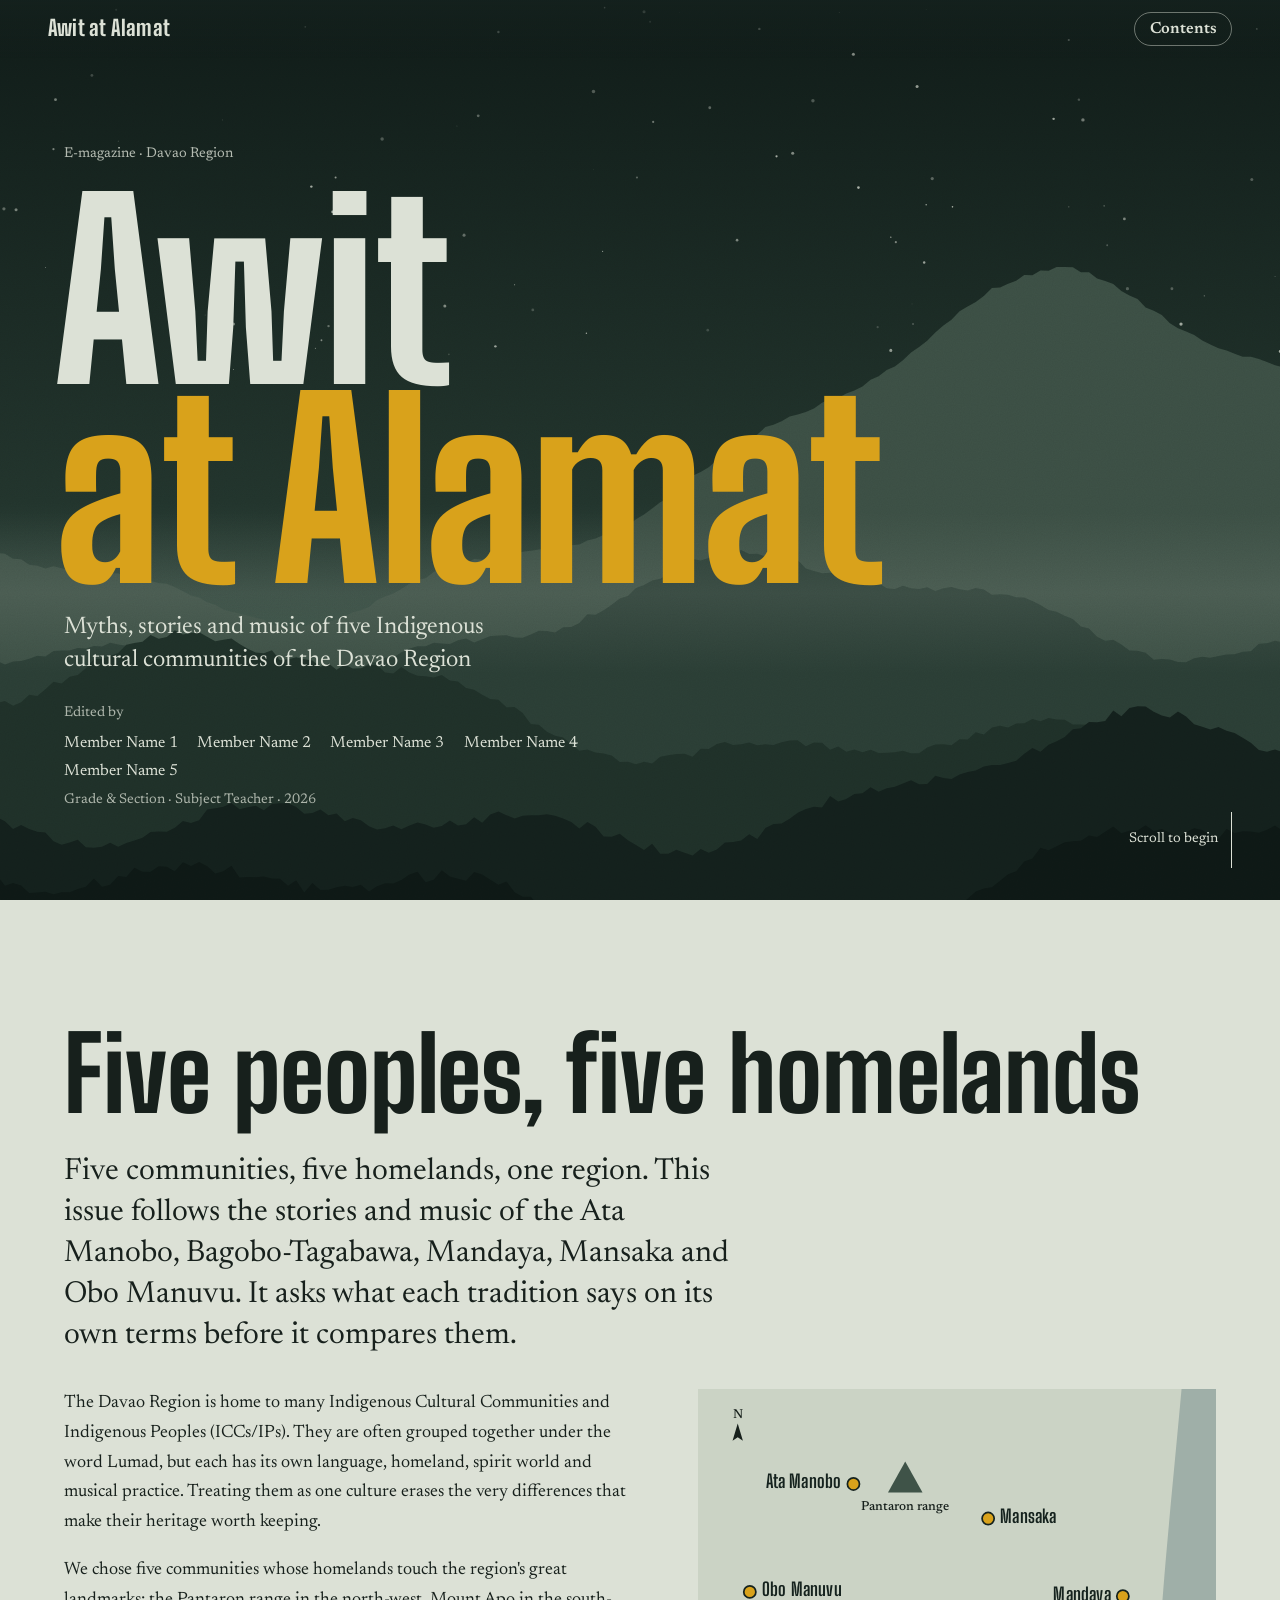
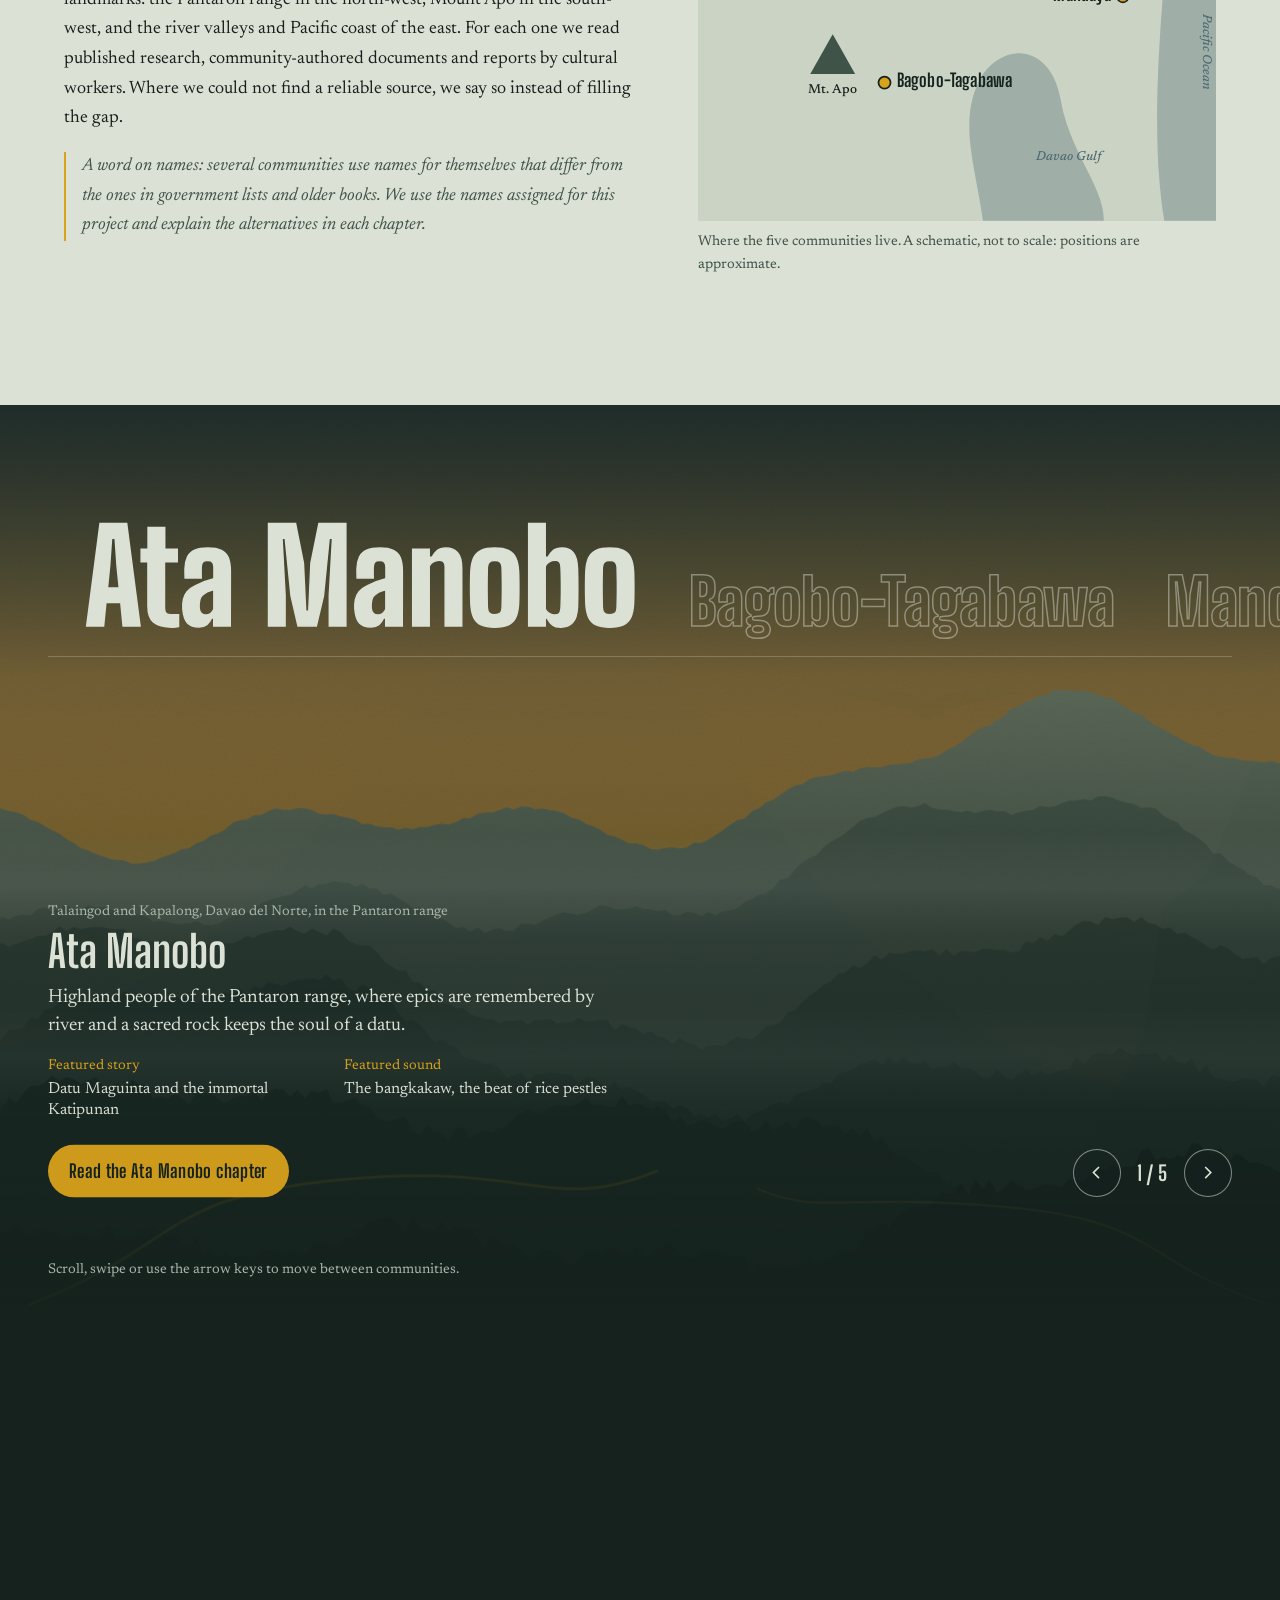
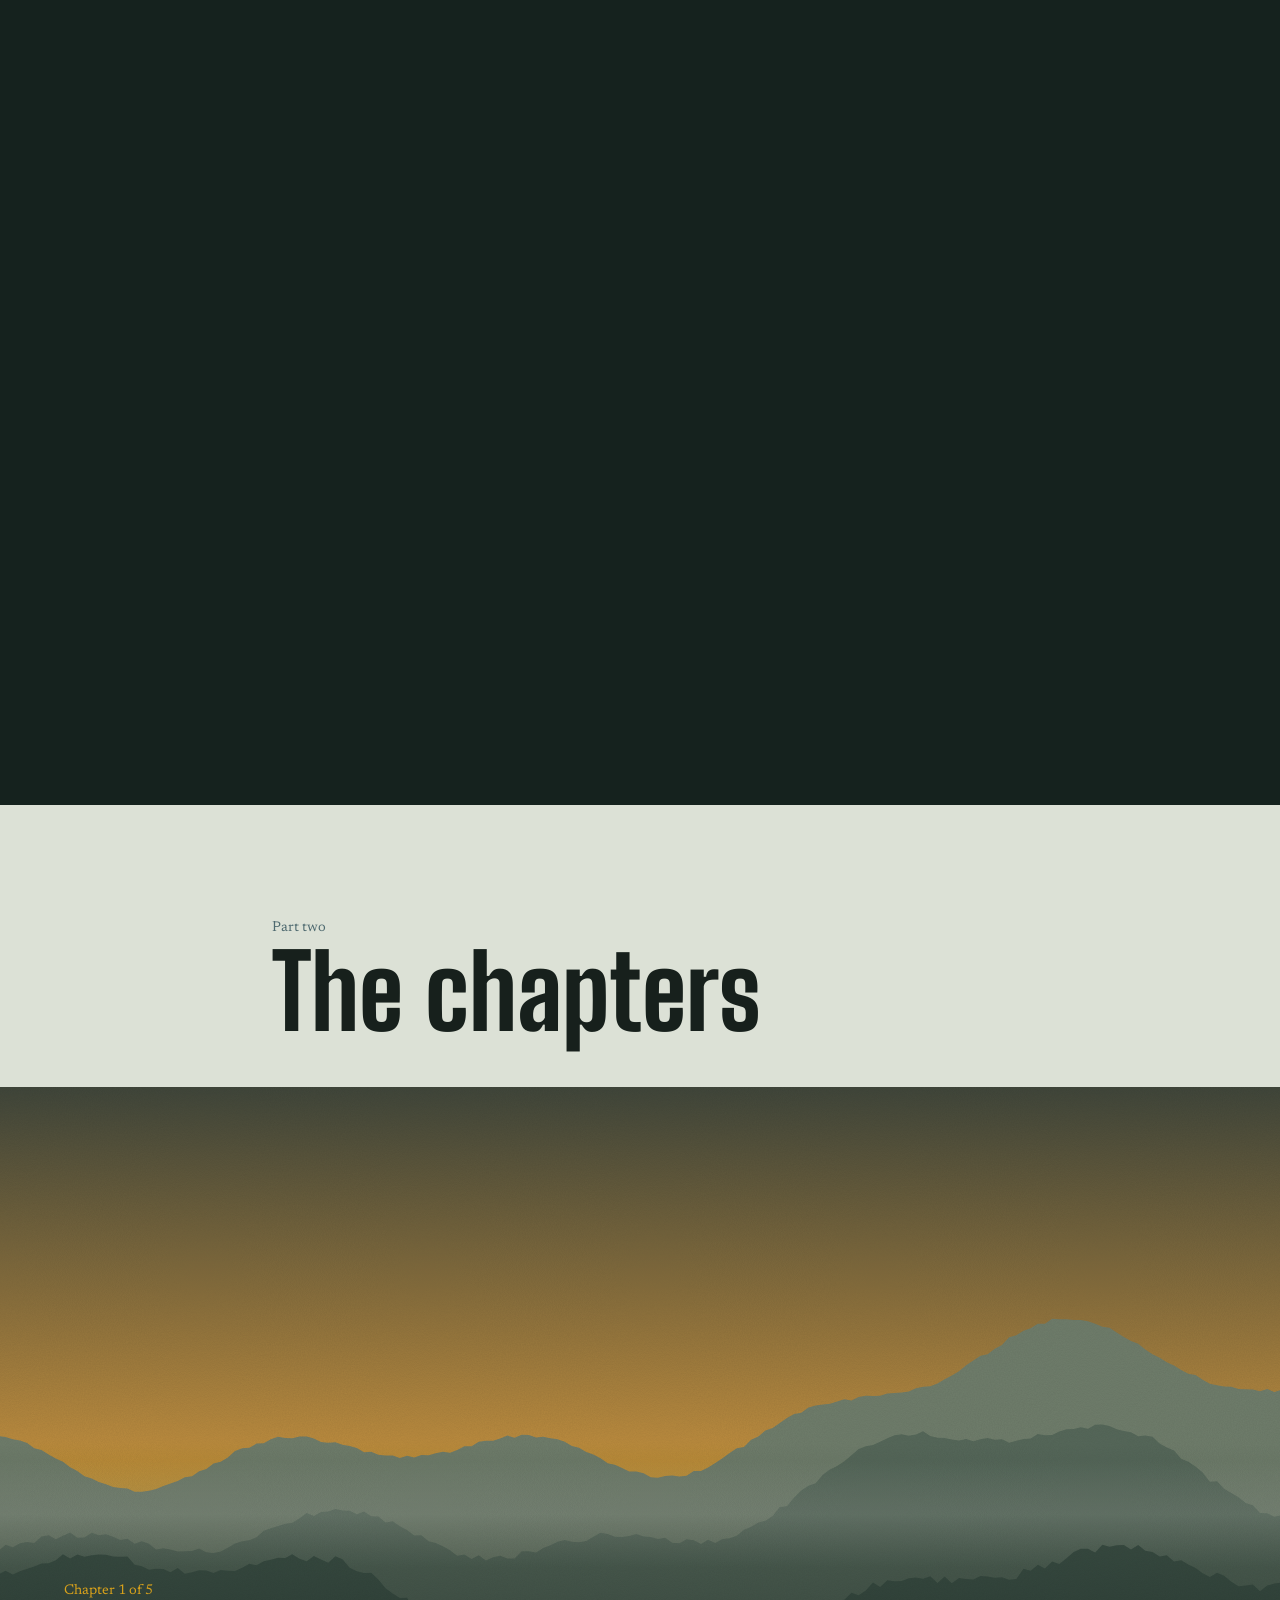
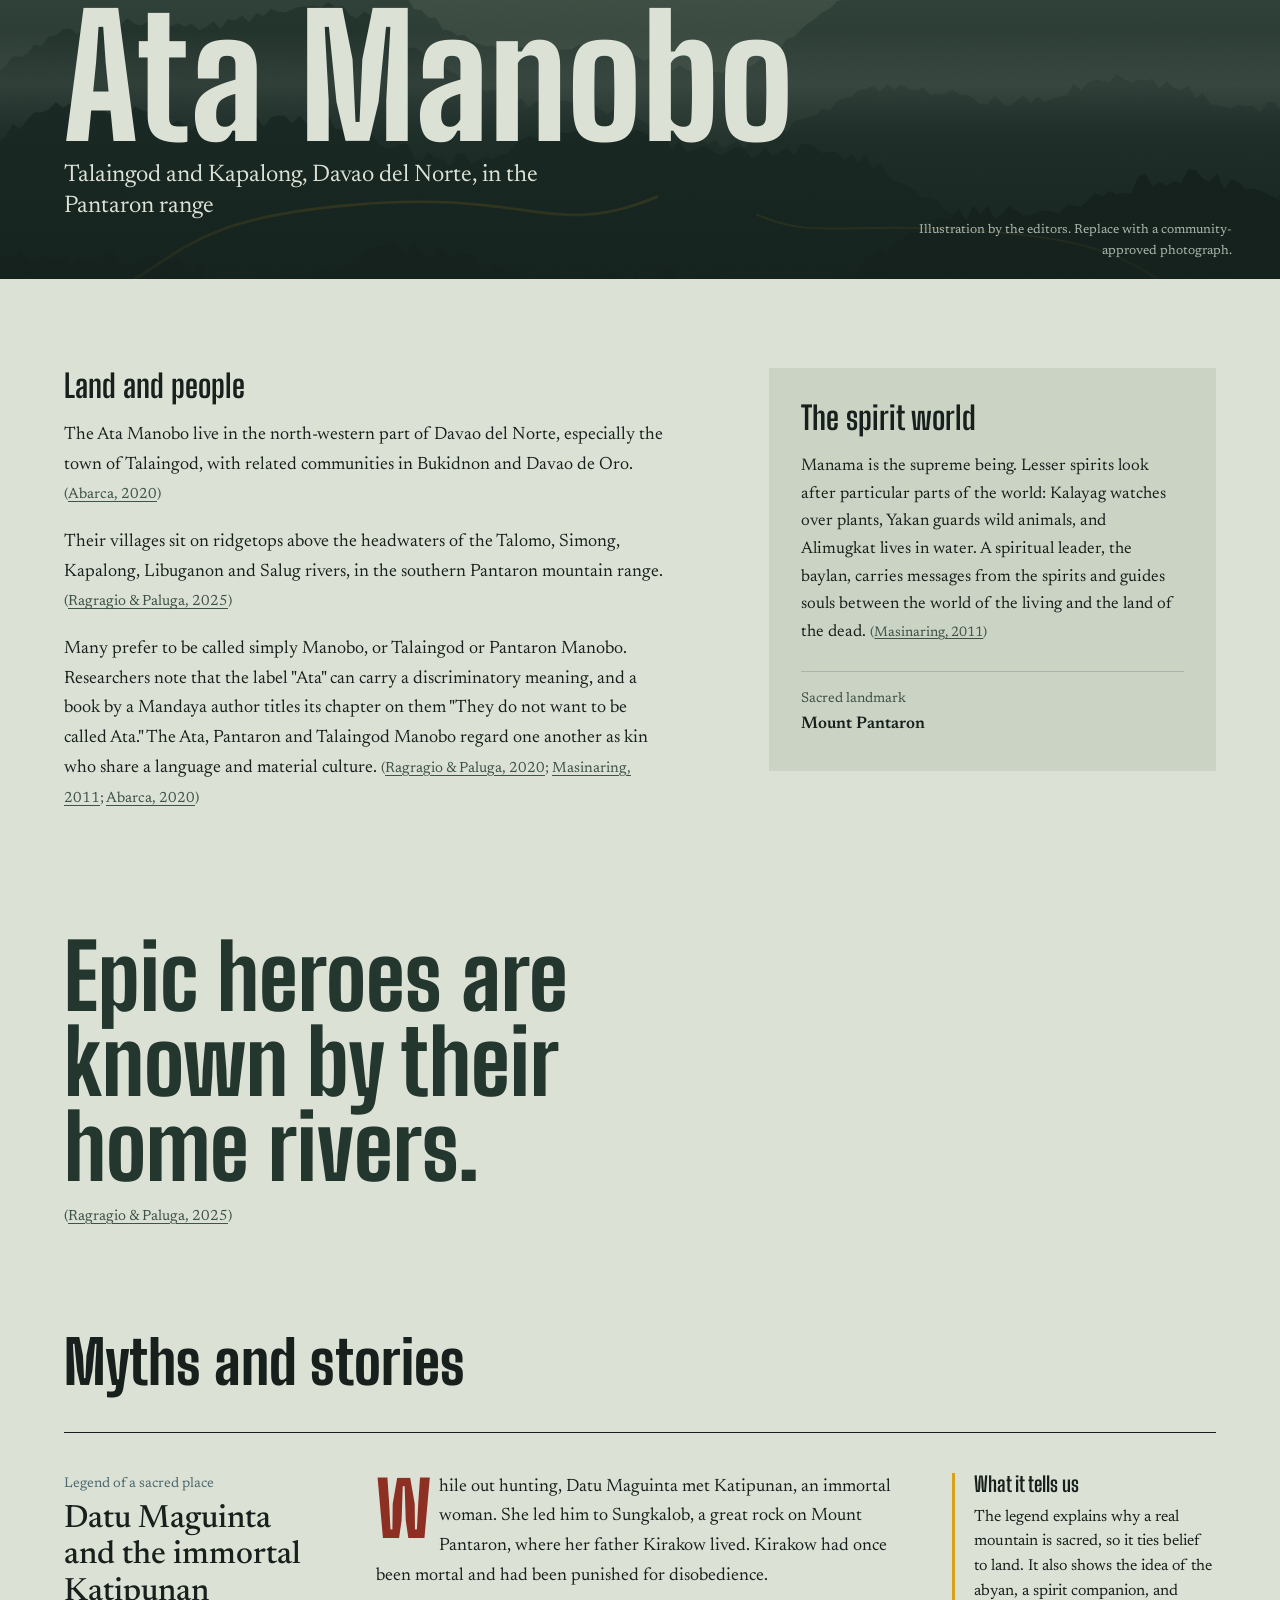
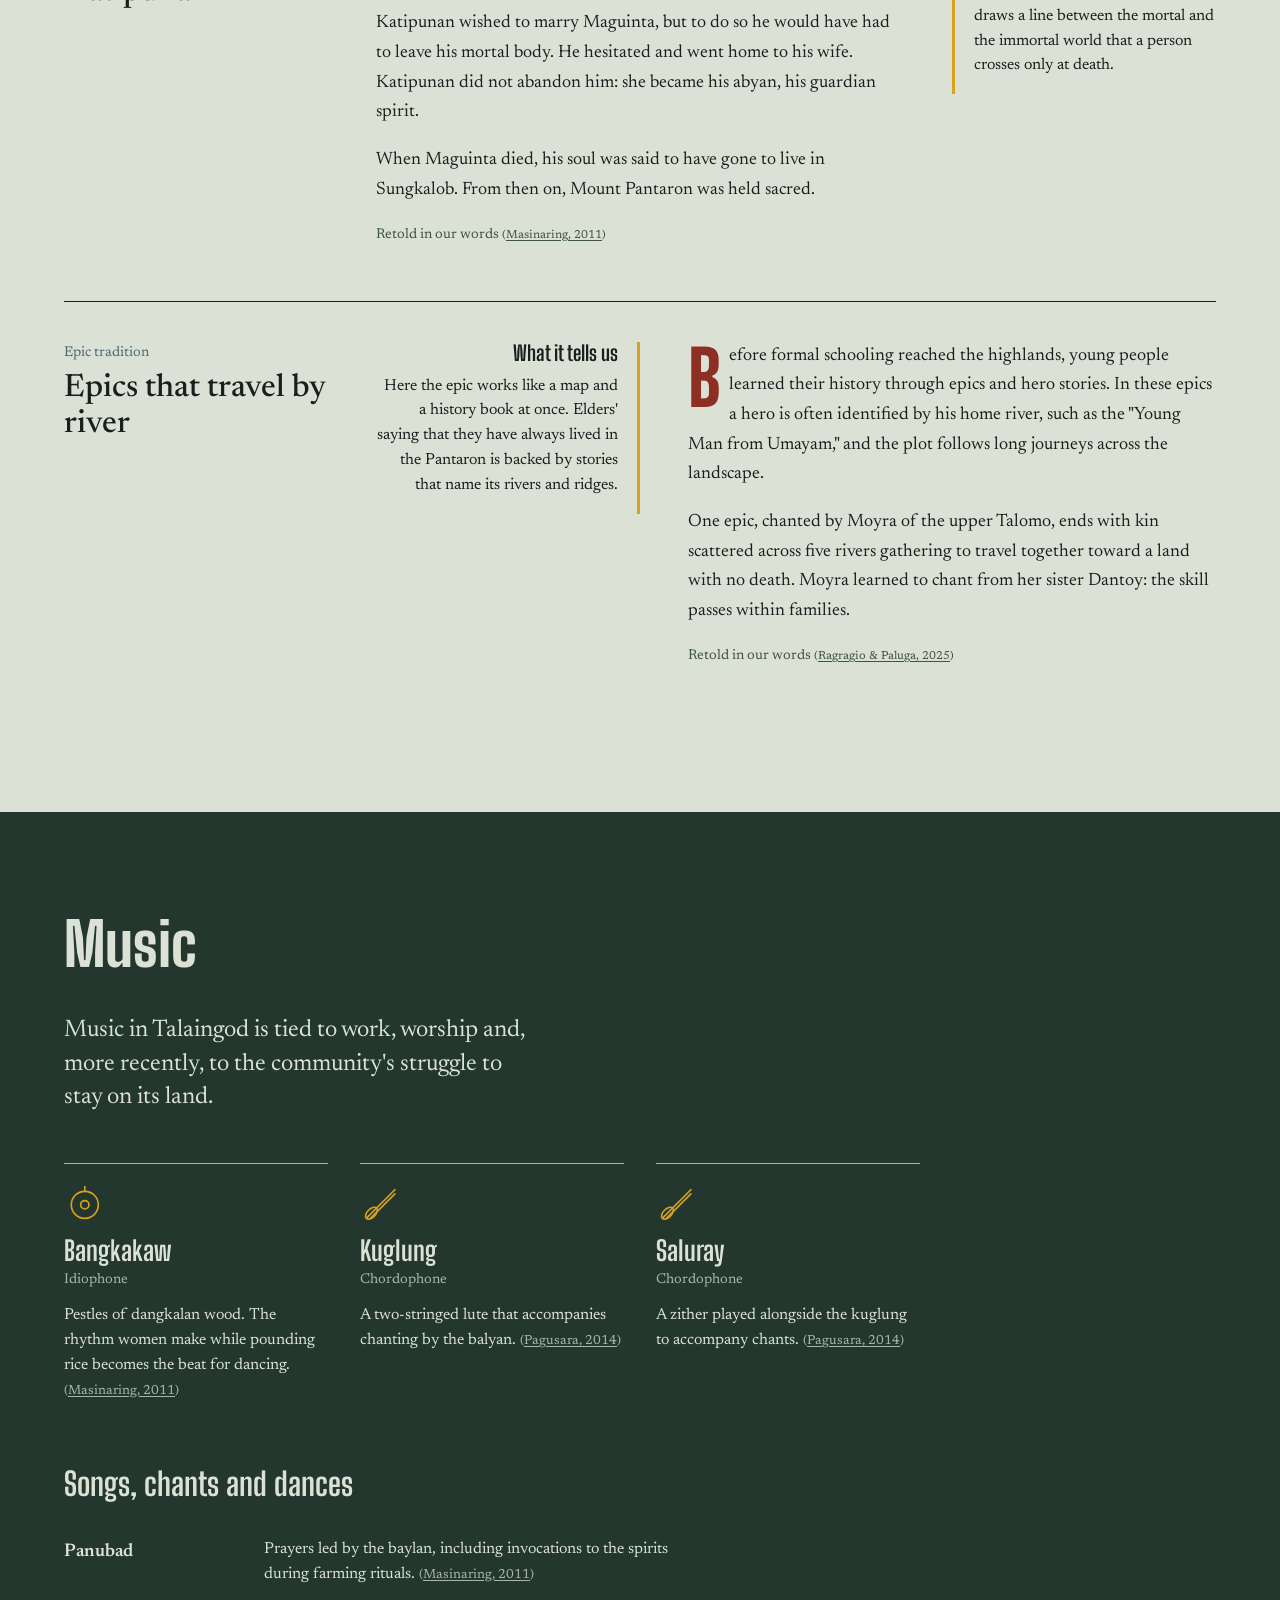
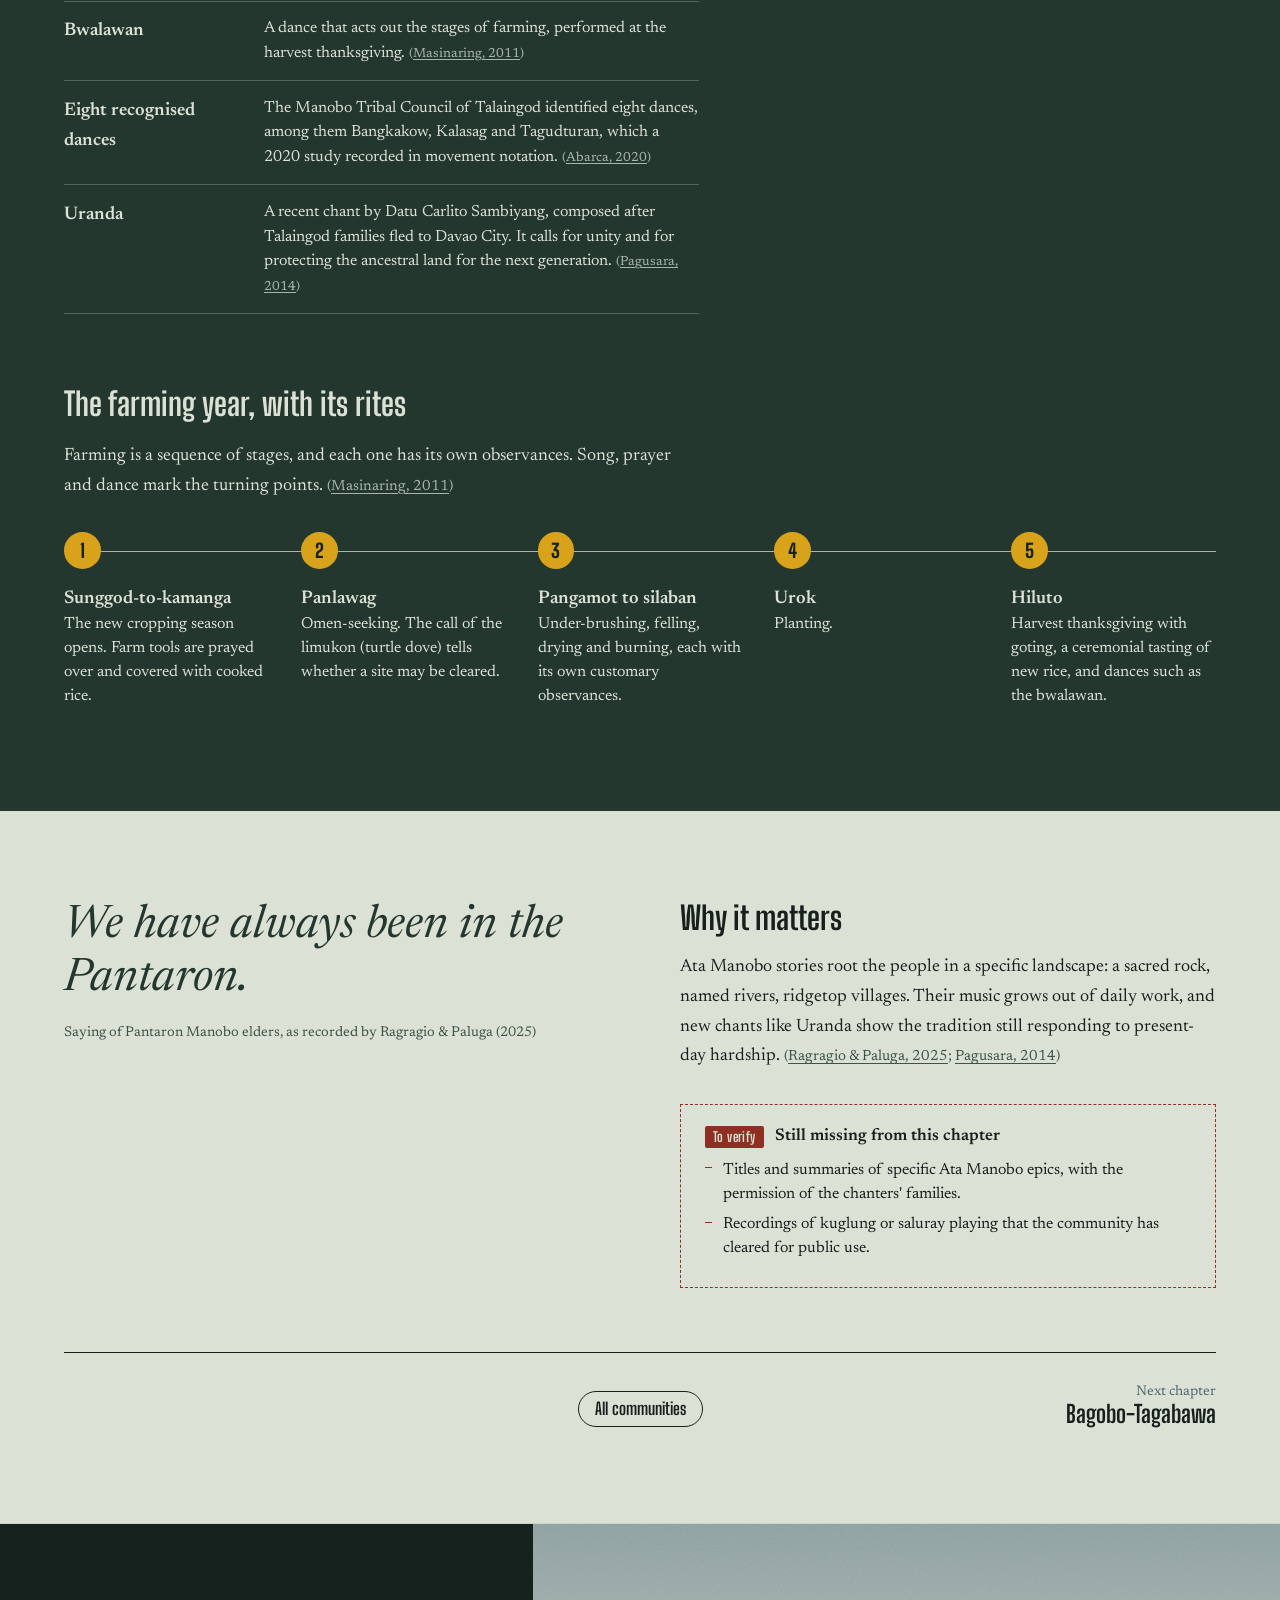
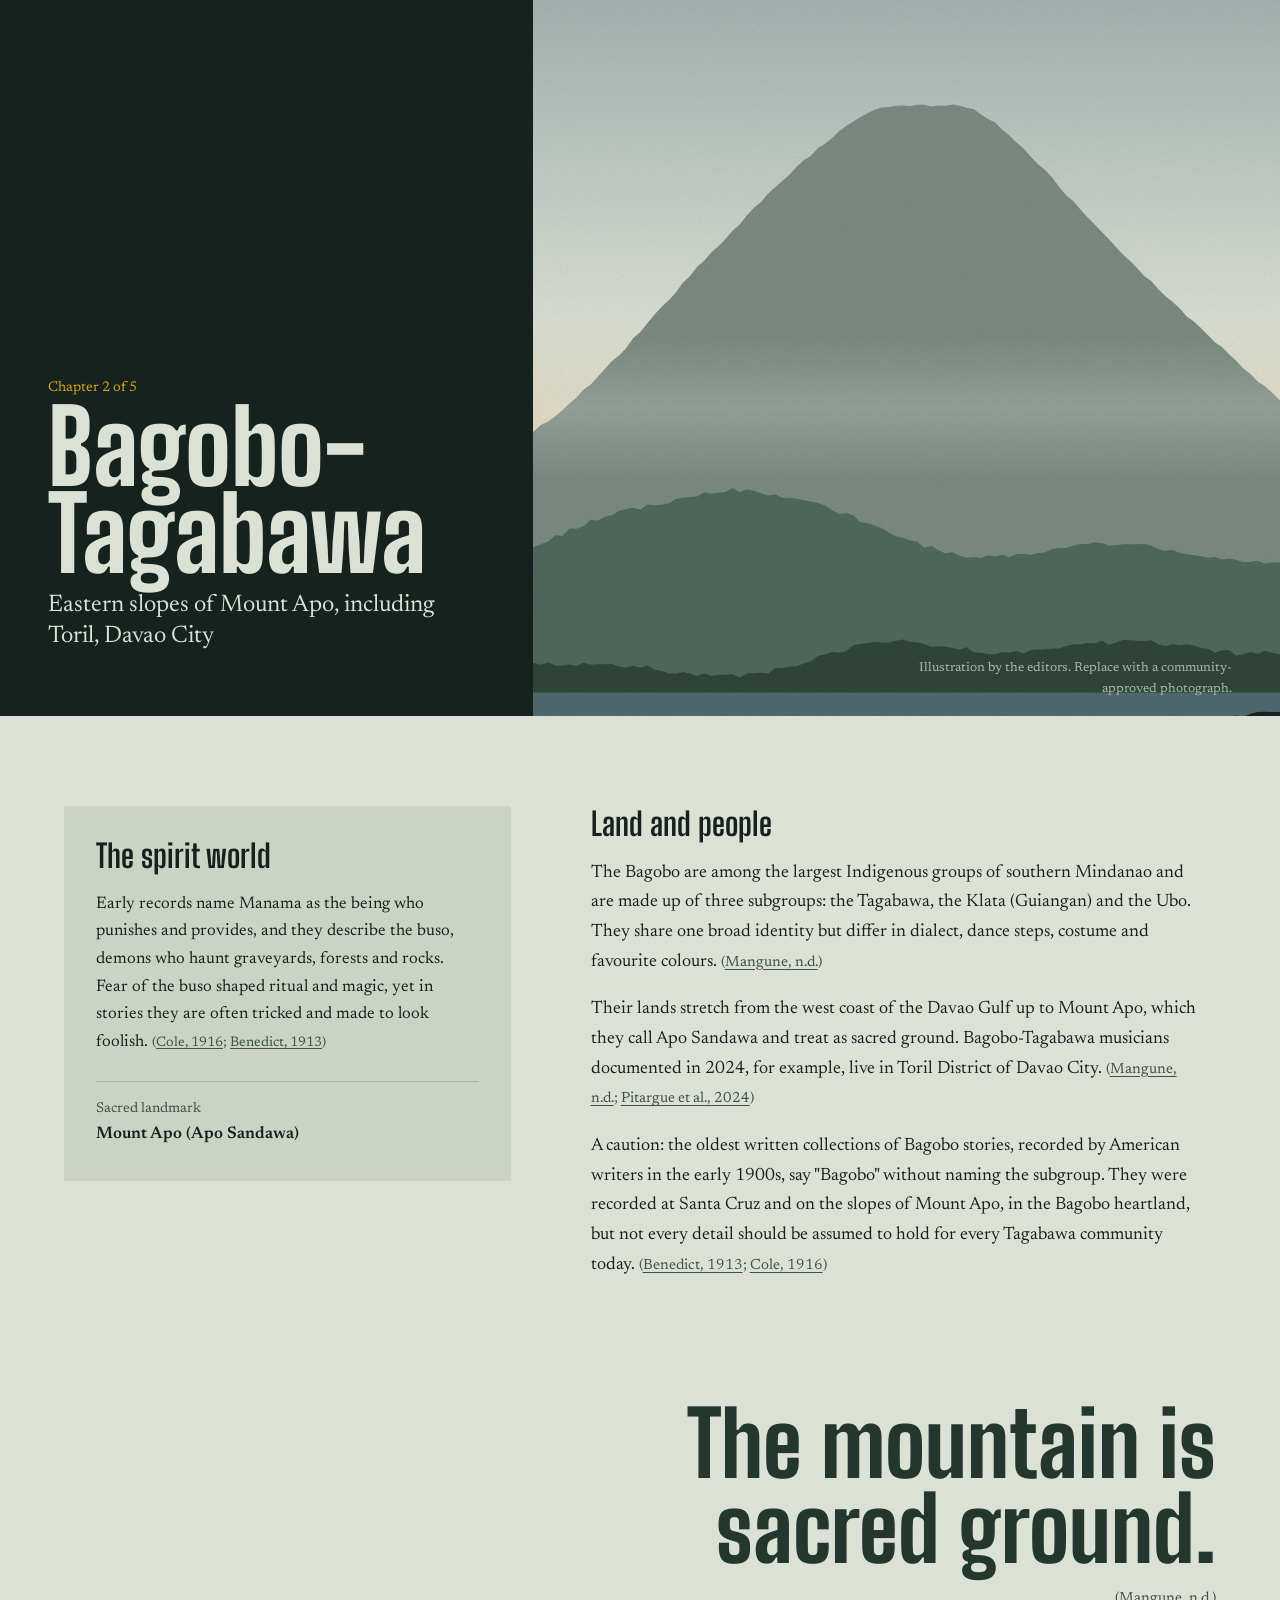
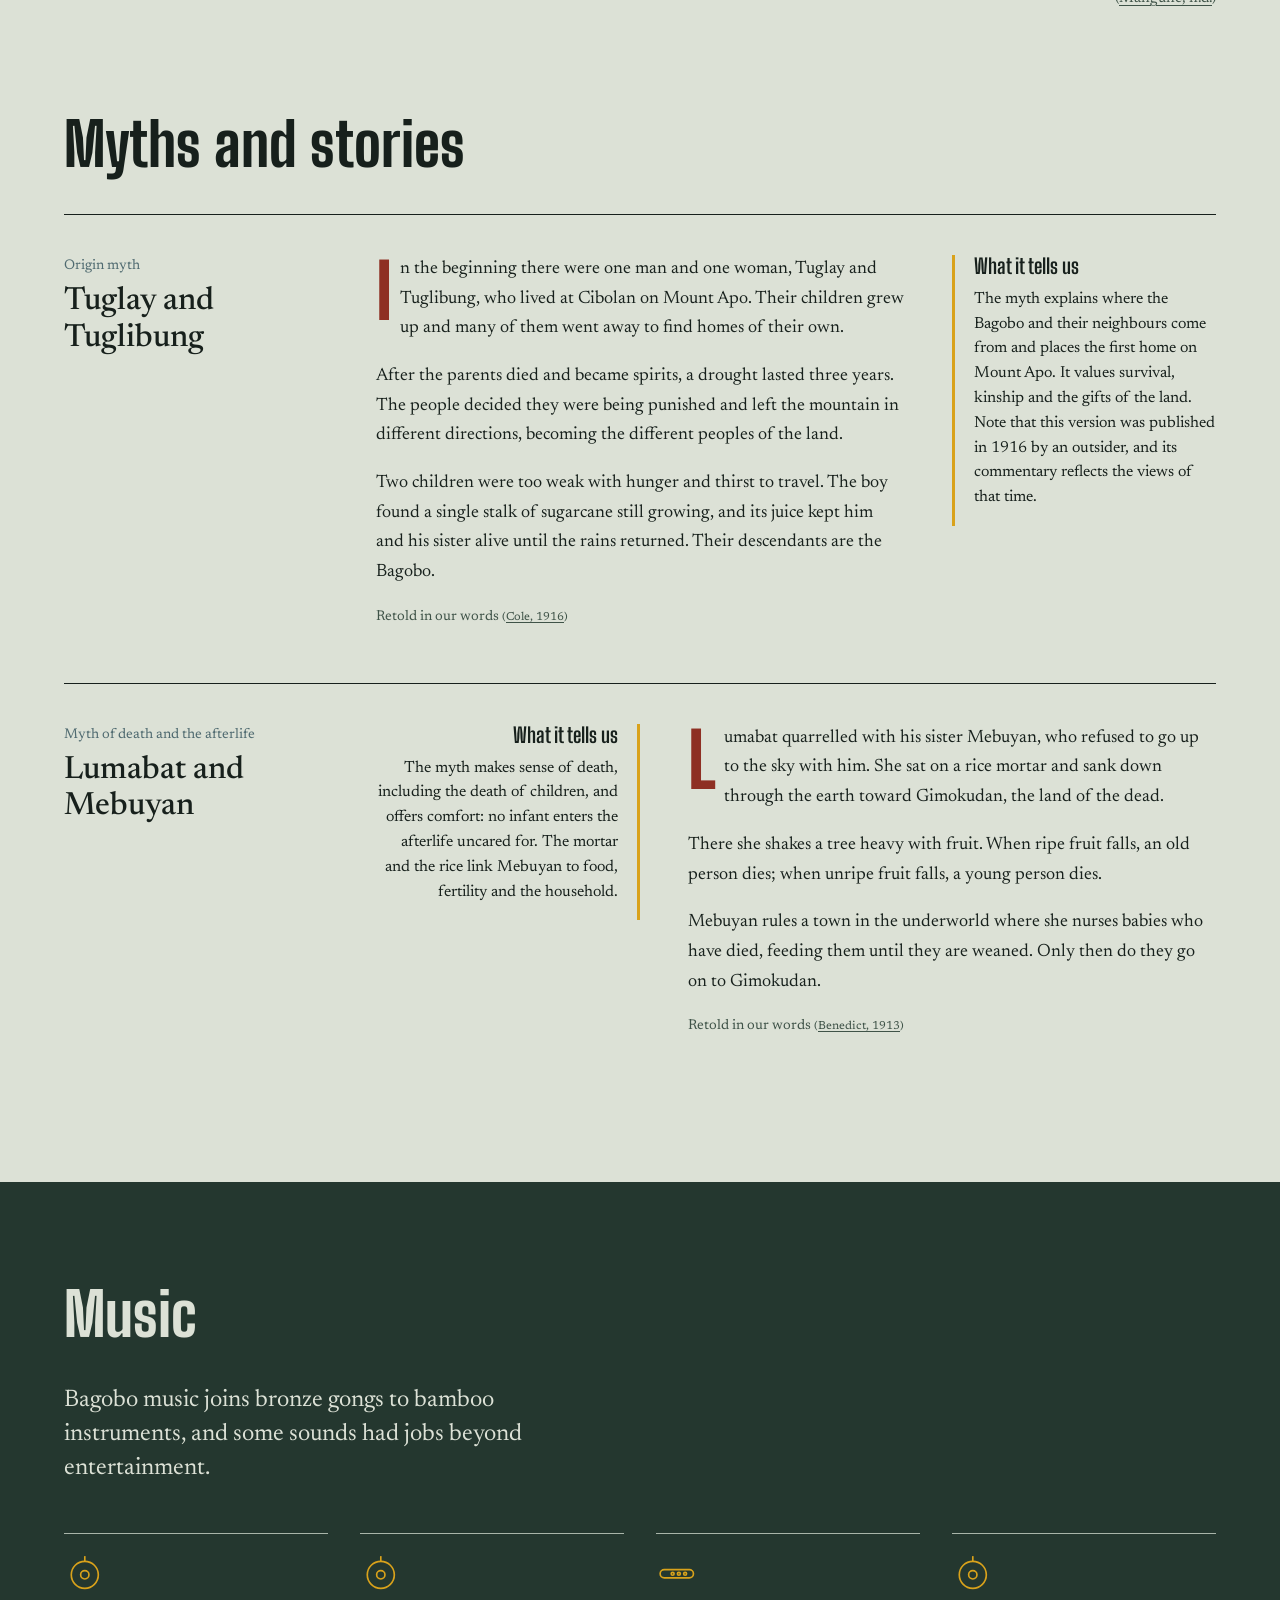
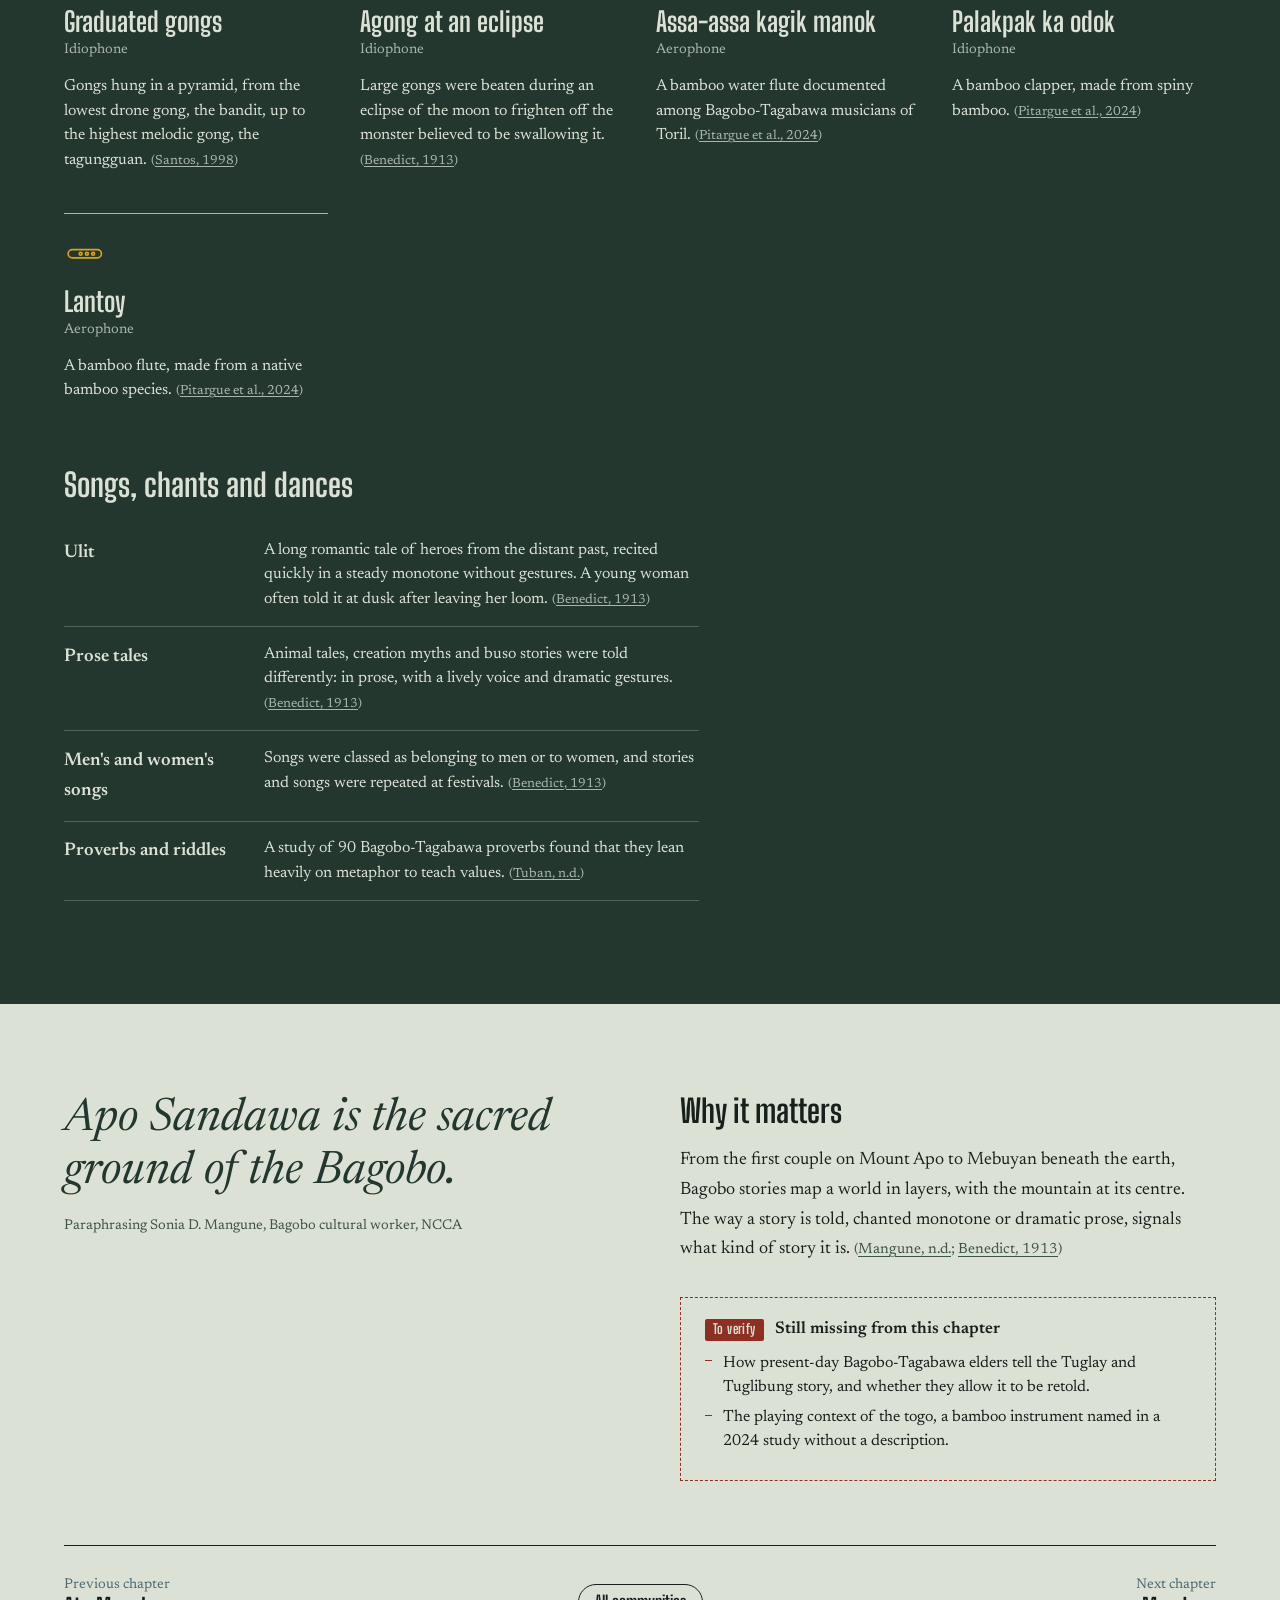
==== index.html @ 417e3797 "initial commit" ====
<!doctype html>
<html lang="en">
<head>
  <meta charset="utf-8">
  <meta name="viewport" content="width=device-width, initial-scale=1">
  <title>Awit at Alamat · Myths, stories and music of the Davao Region</title>
  <meta name="description" content="An e-magazine comparing the myths, stories and music of the Ata Manobo, Bagobo-Tagabawa, Mandaya, Mansaka and Obo Manuvu of the Davao Region.">
  <meta name="theme-color" content="#15221E">
  <link rel="preconnect" href="https://fonts.googleapis.com">
  <link rel="preconnect" href="https://fonts.gstatic.com" crossorigin>
  <link href="https://fonts.googleapis.com/css2?family=Big+Shoulders+Display:wght@500;700;800&family=Newsreader:ital,opsz,wght@0,6..72,400;0,6..72,500;0,6..72,600;1,6..72,400&display=swap" rel="stylesheet">
  <link rel="preload" as="image" href="assets/img/hero.svg">
  <link rel="stylesheet" href="css/style.css">
</head>
<body>
  <a class="skip" href="#main">Skip to content</a>

  <header class="topbar" id="topbar">
    <a class="topbar__mark" href="#cover">Awit at Alamat</a>
    <nav class="topbar__nav" aria-label="Sections">
      <button class="topbar__toggle" id="menuToggle" aria-expanded="false" aria-controls="menu">Contents</button>
      <div class="menu" id="menu" hidden>
        <ol class="menu__list" id="menuList"></ol>
      </div>
    </nav>
    <div class="progress" aria-hidden="true"><span id="progressBar"></span></div>
  </header>

  <main id="main">
    <!-- COVER -->
    <section class="cover" id="cover" aria-labelledby="coverTitle">
      <div class="cover__bg" aria-hidden="true"><img src="assets/img/hero.svg" alt="" width="1600" height="1000"></div>
      <div class="cover__inner">
        <p class="cover__issue" id="coverIssue"></p>
        <h1 class="cover__title" id="coverTitle"><span class="cover__line">Awit</span> <span class="cover__line">at Alamat</span></h1>
        <p class="cover__sub" id="coverSub"></p>
        <div class="cover__credits">
          <p>Edited by</p>
          <ul id="coverGroup"></ul>
          <p id="coverClass"></p>
        </div>
      </div>
      <a class="cover__cue" href="#introduction"><span>Scroll to begin</span><i aria-hidden="true"></i></a>
    </section>

    <!-- INTRODUCTION -->
    <section class="intro" id="introduction" aria-labelledby="introTitle">
      <div class="wrap intro__grid">
        <h2 class="intro__title" id="introTitle">Five peoples, five homelands</h2>
        <p class="intro__lead" id="introLead"></p>
        <div class="intro__body" id="introBody"></div>
        <figure class="intro__map" aria-labelledby="mapCap">
          <div id="regionMap"></div>
          <figcaption id="mapCap">Where the five communities live. A schematic, not to scale: positions are approximate.</figcaption>
        </figure>
      </div>
    </section>

    <!-- COMMUNITY SELECTOR -->
    <section class="selector" id="communities" aria-labelledby="selTitle">
      <h2 class="visually-hidden" id="selTitle">Choose a community</h2>
      <a class="skip skip--inline" href="#chapters">Skip the community selector</a>
      <div class="selector__stage" id="selStage">
        <div class="selector__visual" id="selVisual" aria-hidden="true"></div>
        <div class="selector__shade" aria-hidden="true"></div>

        <div class="selector__track-wrap">
          <div class="selector__track" id="selTrack" role="tablist" aria-label="Communities"></div>
        </div>

        <div class="selector__panel" id="selPanel" role="tabpanel" aria-live="polite"></div>

        <div class="selector__controls">
          <button class="ctrl" id="selPrev" aria-label="Previous community">
            <svg viewBox="0 0 24 24" aria-hidden="true"><path d="M15 5l-7 7 7 7"/></svg>
          </button>
          <p class="selector__count" id="selCount" aria-hidden="true"></p>
          <button class="ctrl" id="selNext" aria-label="Next community">
            <svg viewBox="0 0 24 24" aria-hidden="true"><path d="M9 5l7 7-7 7"/></svg>
          </button>
        </div>
        <p class="selector__hint" id="selHint">Scroll, swipe or use the arrow keys to move between communities.</p>
      </div>
    </section>

    <!-- CHAPTERS (rendered from js/data.js) -->
    <div id="chapters"></div>

    <!-- COMPARATIVE ANALYSIS -->
    <section class="compare" id="comparison" aria-labelledby="cmpTitle">
      <div class="wrap">
        <header class="part-head">
          <p class="part-head__part">Part three</p>
          <h2 id="cmpTitle">Side by side</h2>
          <p class="part-head__lead" id="cmpIntro"></p>
        </header>

        <div class="matrix" id="matrix">
          <div class="matrix__tools" role="group" aria-label="Highlight a community">
            <span class="matrix__label" id="hlLabel">Highlight</span>
            <div class="chips" id="matrixChips"></div>
          </div>
          <div class="matrix__scroll" tabindex="0" aria-label="Comparison table, scrolls sideways on small screens">
            <table class="matrix__table" id="matrixTable"></table>
          </div>
          <p class="matrix__note">"Not found in our sources" means we could not verify it, not that the community lacks it.</p>
        </div>

        <div class="contrast">
          <div class="contrast__col">
            <h3>What they share</h3>
            <div id="similarities"></div>
          </div>
          <div class="contrast__col">
            <h3>Where they differ</h3>
            <div id="differences"></div>
          </div>
        </div>
      </div>
    </section>

    <!-- SIGNIFICANCE -->
    <section class="signif" id="significance" aria-labelledby="sigTitle">
      <div class="wrap">
        <header class="part-head part-head--light">
          <p class="part-head__part">Part four</p>
          <h2 id="sigTitle">Why the stories and songs matter</h2>
        </header>
        <div class="signif__grid" id="sigGrid"></div>
      </div>
    </section>

    <!-- CONCLUSION -->
    <section class="conclusion" id="conclusion" aria-labelledby="conTitle">
      <div class="wrap conclusion__inner">
        <h2 id="conTitle">What we learned</h2>
        <div id="conBody"></div>
      </div>
    </section>

    <!-- REFERENCES & RESPECT -->
    <section class="refs" id="references" aria-labelledby="refTitle">
      <div class="wrap refs__grid">
        <div>
          <h2 id="refTitle">References</h2>
          <p class="refs__key">Sources are marked by kind, so readers can weigh them:
            <span class="tier tier--primary">community or field source</span>
            <span class="tier tier--scholarly">scholarly</span>
            <span class="tier tier--institutional">institutional</span>
            <span class="tier tier--secondary">secondary, use with care</span>
            <span class="tier tier--unread">recommended, not yet consulted</span>
          </p>
          <ol class="refs__list" id="refList"></ol>
        </div>
        <aside class="refs__side">
          <h3>Cultural respect</h3>
          <ul id="protocol"></ul>
          <h3>Acknowledgments</h3>
          <p id="acks"></p>
          <h3>About this issue</h3>
          <p id="colophon"></p>
        </aside>
      </div>
    </section>
  </main>

  <footer class="foot">
    <p>Awit at Alamat. Illustrations are original. Stories belong to their communities.</p>
    <a href="#cover">Back to the cover</a>
  </footer>

  <script src="assets/vendor/gsap.min.js" defer></script>
  <script src="assets/vendor/ScrollTrigger.min.js" defer></script>
  <script src="js/data.js" defer></script>
  <script src="js/community.js" defer></script>
  <script src="js/scroll.js" defer></script>
  <script src="js/main.js" defer></script>
</body>
</html>
---- css/style.css ----
/* =====================================================================
   Awit at Alamat — styles
   Palette: moss-night forest, river stone, turmeric, abaca sap.
   Type: Big Shoulders Display (display) + Newsreader (text).
   ===================================================================== */

:root {
  --night: #15221E;
  --moss: #24372F;
  --pine: #3F5348;
  --fog: #A9B5AA;
  --stone: #DCE1D6;
  --stone-2: #CBD3C5;
  --ink: #17201C;
  --turmeric: #D9A21B;
  --turmeric-ink: #6E4E07;   /* accessible on stone */
  --sap: #8E2F23;
  --slate: #4F6A70;

  --display: "Big Shoulders Display", "Arial Narrow", "Roboto Condensed", sans-serif;
  --serif: "Newsreader", "Iowan Old Style", Georgia, serif;

  --s-1: 0.875rem;
  --s0: 1.125rem;
  --s1: 1.5rem;
  --s2: 2rem;
  --s3: 2.75rem;
  --s4: 3.75rem;
  --s5: clamp(3.5rem, 8vw, 7rem);

  --wrap: 72rem;
  --gutter: clamp(1.25rem, 4vw, 3rem);
  --measure: 38rem;
  --ease: cubic-bezier(.2, .7, .1, 1);
}

*, *::before, *::after { box-sizing: border-box; }
html { -webkit-text-size-adjust: 100%; scroll-padding-top: 4rem; }
body {
  margin: 0;
  background: var(--stone);
  color: var(--ink);
  font-family: var(--serif);
  font-size: var(--s0);
  line-height: 1.65;
  font-optical-sizing: auto;
  text-rendering: optimizeLegibility;
}
img, svg { display: block; max-width: 100%; }
a { color: inherit; text-decoration-thickness: 1px; text-underline-offset: .18em; }
a:hover { text-decoration-thickness: 2px; }
h1, h2, h3, h4, h5 { margin: 0; font-weight: 600; line-height: 1.15; }
p { margin: 0 0 1em; }
ul, ol { padding: 0; margin: 0; list-style: none; }

:focus-visible { outline: 3px solid var(--turmeric); outline-offset: 3px; border-radius: 2px; }

.visually-hidden {
  position: absolute !important; width: 1px; height: 1px; overflow: hidden;
  clip: rect(0 0 0 0); clip-path: inset(50%); white-space: nowrap;
}
.wrap { width: min(100% - 2 * var(--gutter), var(--wrap)); margin-inline: auto; }

.skip {
  position: absolute; left: 1rem; top: -4rem; z-index: 100;
  background: var(--turmeric); color: var(--night); padding: .6rem 1rem;
  font-family: var(--display); font-weight: 700; font-size: 1.1rem; letter-spacing: .02em;
}
.skip:not(:focus) { clip-path: inset(50%); width: 1px; height: 1px; overflow: hidden; padding: 0; }
.skip:focus { top: 1rem; position: fixed; }

/* ---------- top bar ---------- */
.topbar {
  position: fixed; inset: 0 0 auto 0; z-index: 50;
  display: flex; align-items: center; justify-content: space-between;
  padding: .7rem var(--gutter);
  color: var(--stone);
  background: linear-gradient(to bottom, rgba(21, 34, 30, .85), rgba(21, 34, 30, 0));
  transition: background .3s;
}
.topbar.is-solid { background: rgba(21, 34, 30, .96); }
.topbar__mark {
  font-family: var(--display); font-weight: 800; font-size: 1.35rem;
  text-decoration: none; letter-spacing: .01em;
}
.topbar__toggle {
  font: 600 1rem/1 var(--serif); color: var(--stone);
  background: none; border: 1px solid rgba(220, 225, 214, .45);
  padding: .5rem .9rem; cursor: pointer; border-radius: 2rem;
}
.topbar__toggle:hover { border-color: var(--stone); }
.topbar__nav { position: relative; }
.menu {
  position: absolute; right: 0; top: calc(100% + .6rem);
  background: var(--night); color: var(--stone);
  border: 1px solid var(--pine);
  min-width: 17rem; max-height: 75vh; overflow: auto;
  padding: .5rem 0;
}
.menu__list a { display: block; padding: .5rem 1.2rem; text-decoration: none; }
.menu__list a:hover, .menu__list a:focus-visible { background: var(--moss); }
.progress { position: absolute; inset: auto 0 0 0; height: 2px; }
.progress span { display: block; height: 100%; width: 100%; background: var(--turmeric); transform-origin: 0 50%; transform: scaleX(0); }

/* ---------- cover ---------- */
.cover {
  position: relative; min-height: 100svh; overflow: hidden;
  color: var(--stone); background: var(--night);
  display: grid; align-items: end;
}
.cover__bg { position: absolute; inset: -6% 0 0 0; }
.cover__bg img { width: 100%; height: 106%; object-fit: cover; }
.cover__inner {
  position: relative;
  width: min(100% - 2 * var(--gutter), var(--wrap)); margin: 0 auto;
  padding: 6rem 0 5.5rem;
}
.cover__issue { font-size: var(--s-1); opacity: .8; margin-bottom: 1.5rem; }
.cover__title {
  font-family: var(--display); font-weight: 800;
  font-size: clamp(4.5rem, min(19vw, 27vh), 17rem); line-height: .82; letter-spacing: -.01em;
  margin-left: -.04em;
}
.cover__line { display: block; overflow: hidden; }
.cover__line:last-child { color: var(--turmeric); }
.cover__sub { max-width: 30rem; font-size: var(--s1); line-height: 1.35; margin: 1.4rem 0 1.6rem; }
.cover__credits { font-size: var(--s-1); display: grid; gap: .3rem; max-width: 40rem; }
.cover__credits p { margin: 0; opacity: .75; }
.cover__credits ul { display: flex; flex-wrap: wrap; gap: .1rem 1.2rem; font-size: 1rem; }
.cover__cue {
  position: absolute; right: var(--gutter); bottom: 2rem;
  display: flex; align-items: center; gap: .8rem;
  font-size: var(--s-1); text-decoration: none; color: var(--stone);
}
.cover__cue i { width: 1px; height: 3.5rem; background: var(--stone); position: relative; overflow: hidden; }
.cover__cue i::after {
  content: ""; position: absolute; left: 0; top: -40%; width: 1px; height: 40%;
  background: var(--turmeric); animation: cue 2.4s var(--ease) infinite;
}
@keyframes cue { to { top: 100%; } }

/* ---------- part heads ---------- */
.part-head { margin-bottom: 3rem; max-width: 46rem; }
.part-head__part { font-size: var(--s-1); color: var(--slate); margin-bottom: .4rem; }
.part-head h2 { font-family: var(--display); font-weight: 800; font-size: var(--s5); line-height: .9; }
.part-head__lead { font-size: var(--s1); line-height: 1.4; margin-top: 1.4rem; }
.part-head--light .part-head__part { color: var(--fog); }
.part-head--chapters { padding: 7rem 0 3rem; margin-bottom: 0; }

/* ---------- intro ---------- */
.intro { padding: clamp(5rem, 10vw, 9rem) 0; }
.intro__grid {
  display: grid; gap: 2rem 4rem;
  grid-template-columns: minmax(0, 1fr);
}
.intro__title { font-family: var(--display); font-weight: 800; font-size: var(--s5); line-height: .9; }
.intro__lead { font-size: clamp(1.35rem, 2.4vw, 1.9rem); line-height: 1.35; max-width: 34ch; margin: 0; }
.intro__body { max-width: var(--measure); }
.intro__note { font-style: italic; color: var(--pine); border-left: 2px solid var(--turmeric); padding-left: 1rem; }
.intro__map { margin: 0; }
.intro__map figcaption { font-size: var(--s-1); color: var(--pine); margin-top: .6rem; }
@media (min-width: 60rem) {
  .intro__grid { grid-template-columns: 1.1fr 1fr; }
  .intro__title { grid-column: 1 / -1; }
  .intro__map { grid-row: 3; grid-column: 2; align-self: start; }
  .intro__body { grid-column: 1; }
  .intro__lead { grid-column: 1 / -1; max-width: 40ch; }
}
.map { width: 100%; height: auto; background: var(--stone-2); }
.map__sea { fill: var(--slate); opacity: .35; }
.map__peak { fill: var(--pine); }
.map__compass { fill: var(--ink); }
.map__label { font: 500 15px var(--serif); fill: var(--ink); }
.map__label--sea { font-style: italic; fill: var(--slate); }
.map__pin circle { fill: var(--turmeric); stroke: var(--night); stroke-width: 2; transition: r .2s; }
.map__pin text { font: 700 21px var(--display); fill: var(--night); letter-spacing: .01em; }
.map__pin:hover circle, .map__pin:focus-visible circle { r: 10; fill: var(--sap); }
.map__pin:focus-visible { outline: none; }
.map__pin:focus-visible text { text-decoration: underline; }

/* ---------- selector ---------- */
.selector { position: relative; background: var(--night); color: var(--stone); }
.selector__stage { position: relative; height: 100vh; height: 100svh; overflow: hidden; }
.selector__visual { position: absolute; inset: 0; }
.sel-img { position: absolute; inset: 0; margin: 0; opacity: 0; }
.sel-img:first-child { opacity: 1; }
.sel-img img { width: 100%; height: 100%; object-fit: cover; }
.selector__shade {
  position: absolute; inset: 0;
  background:
    linear-gradient(to top, rgba(21, 34, 30, .95) 0%, rgba(21, 34, 30, .55) 42%, rgba(21, 34, 30, .15) 70%, rgba(21, 34, 30, .5) 100%);
}
.selector__track-wrap { position: absolute; left: 0; right: 0; top: clamp(4.5rem, 12vh, 8rem); }
.selector__track {
  display: flex; align-items: baseline; gap: clamp(1.5rem, 4vw, 4rem);
  width: max-content; padding-inline: var(--gutter);
  will-change: transform;
}
.sel-name {
  font-family: var(--display); font-weight: 800;
  font-size: clamp(2rem, 5vw, 4.8rem); line-height: 1;
  letter-spacing: -.005em; white-space: nowrap; opacity: .6;
  background: none; border: 0; padding: 0; cursor: pointer;
  color: transparent; -webkit-text-stroke: 1.5px rgba(220, 225, 214, .75);
  transition: font-size .55s var(--ease), color .45s var(--ease), opacity .45s, -webkit-text-stroke-color .45s;
}
.sel-name span { display: inline-block; }
.sel-name[aria-selected="true"] {
  font-size: clamp(3.2rem, 10vw, 9.5rem); opacity: 1;
  color: var(--stone); -webkit-text-stroke-color: var(--stone);
}
.sel-name:hover { -webkit-text-stroke-color: var(--turmeric); }
.sel-name:focus-visible { outline-offset: 6px; }

.selector__panel {
  position: absolute; left: var(--gutter); bottom: clamp(5.5rem, 12vh, 7rem);
  width: min(36rem, calc(100% - 2 * var(--gutter)));
}
.sel-panel__where { font-size: var(--s-1); color: var(--fog); margin-bottom: .3rem; }
.sel-panel__name { font-family: var(--display); font-weight: 700; font-size: var(--s3); line-height: 1; margin-bottom: .7rem; }
.sel-panel__teaser { font-size: 1.2rem; line-height: 1.45; margin-bottom: 1.1rem; }
.sel-panel__feat { display: grid; grid-template-columns: 1fr 1fr; gap: 1rem; margin: 0 0 1.4rem; font-size: 1rem; line-height: 1.35; }
.sel-panel__feat dt { font-size: var(--s-1); color: var(--turmeric); }
.sel-panel__feat dd { margin: .15rem 0 0; }
.btn {
  display: inline-block; text-decoration: none;
  background: var(--turmeric); color: var(--night);
  font-family: var(--display); font-weight: 700; font-size: 1.15rem; letter-spacing: .02em;
  padding: .7rem 1.3rem; border-radius: 2rem;
  transition: background .2s;
}
.btn:hover { background: var(--stone); }

.selector__controls {
  position: absolute; right: var(--gutter); bottom: clamp(5.5rem, 12vh, 7rem);
  display: flex; align-items: center; gap: 1rem;
}
.ctrl {
  width: 3rem; height: 3rem; border-radius: 50%; cursor: pointer;
  border: 1px solid rgba(220, 225, 214, .55); background: rgba(21, 34, 30, .4);
  display: grid; place-items: center; color: var(--stone);
}
.ctrl svg { width: 1.2rem; fill: none; stroke: currentColor; stroke-width: 2; }
.ctrl:hover:not(:disabled) { border-color: var(--turmeric); color: var(--turmeric); }
.ctrl:disabled { opacity: .3; cursor: default; }
.selector__count { margin: 0; font-family: var(--display); font-weight: 700; font-size: 1.3rem; min-width: 3.5ch; text-align: center; }
.selector__hint {
  position: absolute; left: var(--gutter); right: var(--gutter); bottom: 1.4rem;
  margin: 0; font-size: var(--s-1); color: var(--fog);
}

/* scrub bar under the names */
.selector__track-wrap::after {
  content: ""; position: absolute; left: var(--gutter); right: var(--gutter); bottom: -1rem; height: 1px;
  background: rgba(220, 225, 214, .25);
}

@media (max-width: 47.99rem) {
  .selector__panel { bottom: 5.8rem; }
  .sel-panel__teaser { font-size: 1.05rem; }
  .sel-panel__feat { grid-template-columns: 1fr; gap: .5rem; font-size: .95rem; margin-bottom: 1rem; }
  .sel-panel__name { font-size: 2.2rem; }
  .selector__controls { left: var(--gutter); right: auto; bottom: 2.6rem; }
  .selector__controls .ctrl { width: 2.6rem; height: 2.6rem; }
  .selector__hint { display: none; }
  .sel-panel__name { display: none; }
}
@media (max-height: 40rem) and (max-width: 47.99rem) { .sel-panel__teaser { display: none; } }

/* static mode (reduced motion / no GSAP): plain tabs, no pin */
.selector.is-static .selector__track-wrap { overflow-x: auto; scrollbar-width: thin; }
.selector.is-static .sel-name { font-size: clamp(1.8rem, 4vw, 3.4rem); }
.selector.is-static .sel-name[aria-selected="true"] { font-size: clamp(2.6rem, 6.5vw, 5.5rem); }

/* ---------- chapters ---------- */
.chapter { padding-bottom: 6rem; }
.chapter + .chapter { border-top: 1px solid var(--stone-2); }

.ch-open { position: relative; color: var(--stone); background: var(--night); margin-bottom: clamp(3rem, 7vw, 6rem); }
.ch-open__media { margin: 0; height: 88svh; min-height: 30rem; overflow: hidden; }
.ch-open__media img { width: 100%; height: 100%; object-fit: cover; }
.ch-open__media figcaption {
  position: absolute; right: var(--gutter); bottom: 1rem; font-size: .8rem; color: var(--fog);
  max-width: 22rem; text-align: right;
}
.ch-open__text {
  position: absolute; left: var(--gutter); right: var(--gutter); bottom: 3.5rem;
  max-width: var(--wrap); margin: 0 auto;
}
.ch-open::before {
  content: ""; position: absolute; inset: 0; z-index: 1; pointer-events: none;
  background: linear-gradient(to top, rgba(21, 34, 30, .9), rgba(21, 34, 30, 0) 55%);
}
.ch-open__text, .ch-open__media figcaption { z-index: 2; }
.ch-open__num { font-size: var(--s-1); color: var(--turmeric); margin-bottom: .2rem; }
.ch-open__name { font-family: var(--display); font-weight: 800; font-size: clamp(4rem, 13vw, 12rem); line-height: .85; }
.ch-open__where { font-size: var(--s1); line-height: 1.3; margin: .8rem 0 0; max-width: 34rem; }

/* flipped chapters open as a split screen */
@media (min-width: 60rem) {
  .chapter--flip .ch-open { display: grid; grid-template-columns: 5fr 7fr; min-height: 88svh; }
  .chapter--flip .ch-open::before { display: none; }
  .chapter--flip .ch-open__media { order: 2; height: auto; }
  .chapter--flip .ch-open__text {
    position: relative; inset: auto; order: 1; align-self: end;
    padding: 0 3rem 4rem var(--gutter);
  }
  .chapter--flip .ch-open__name { font-size: clamp(4rem, 8vw, 8.5rem); }
}

.ch-land { display: grid; gap: 2.5rem 5rem; margin-bottom: clamp(3rem, 7vw, 6rem); }
.ch-land h3, .ch-sig h3 { font-family: var(--display); font-weight: 700; font-size: var(--s2); margin-bottom: 1rem; }
.ch-land__text { max-width: var(--measure); }
.ch-land__spirit { background: var(--stone-2); padding: 2rem; align-self: start; }
.ch-land__spirit p { font-size: 1.05rem; }
.ch-land__landmark { margin: 1.5rem 0 0; padding-top: 1rem; border-top: 1px solid var(--fog); font-weight: 600; }
.ch-land__landmark span { display: block; font-weight: 400; font-size: var(--s-1); color: var(--pine); }
@media (min-width: 60rem) {
  .ch-land { grid-template-columns: 7fr 5fr; }
  .chapter--flip .ch-land__text { order: 2; }
  .chapter--flip .ch-land { grid-template-columns: 5fr 7fr; }
}

.ch-statement { margin-block: clamp(3rem, 8vw, 7rem); }
.ch-statement__text {
  display: block; font-family: var(--display); font-weight: 800;
  font-size: clamp(2.6rem, 7vw, 6.5rem); line-height: .95; max-width: 15ch;
  color: var(--moss);
}
.chapter--flip .ch-statement { text-align: right; }
.chapter--flip .ch-statement__text { margin-left: auto; }
.ch-statement .cite { display: block; margin-top: 1rem; }

.ch-sub { font-family: var(--display); font-weight: 800; font-size: var(--s4); line-height: 1; margin-bottom: 2.5rem; }

.story {
  display: grid; gap: 1.2rem 3rem; padding: 2.5rem 0;
  border-top: 1px solid var(--ink);
}
.story__kind { font-size: var(--s-1); color: var(--slate); margin-bottom: .3rem; }
.story__title { font-family: var(--serif); font-size: var(--s2); font-weight: 500; line-height: 1.15; }
.story__text { max-width: var(--measure); }
.story__text > p:first-child::first-letter {
  font-family: var(--display); font-weight: 800; float: left;
  font-size: 4.2em; line-height: .8; padding: .08em .1em 0 0; color: var(--sap);
}
.story__src { font-size: var(--s-1); color: var(--pine); }
.story__meaning { border-left: 3px solid var(--turmeric); padding-left: 1.2rem; align-self: start; }
.story__meaning h5 { font-family: var(--display); font-size: 1.3rem; font-weight: 700; margin-bottom: .5rem; }
.story__meaning p { font-size: 1rem; line-height: 1.55; }
@media (min-width: 60rem) {
  .story { grid-template-columns: 3fr 6fr 3fr; }
  .story--alt .story__head { order: 1; }
  .story--alt .story__meaning { order: 2; border-left: 0; border-right: 3px solid var(--turmeric); padding: 0 1.2rem 0 0; text-align: right; }
  .story--alt .story__text { order: 3; }
  .story--alt { grid-template-columns: 3fr 3fr 6fr; }
}

.ch-music { background: var(--moss); color: var(--stone); padding: clamp(4rem, 8vw, 7rem) 0; margin-block: clamp(3rem, 7vw, 6rem); }
.ch-music .ch-sub { color: var(--stone); }
.ch-music__intro { font-size: var(--s1); line-height: 1.4; max-width: 36ch; margin-bottom: 3rem; }
.ch-music .cite__link { color: var(--fog); }
.inst-grid { display: grid; grid-template-columns: repeat(auto-fill, minmax(15rem, 1fr)); gap: 2.5rem 2rem; margin-bottom: 4rem; }
.inst { border-top: 1px solid var(--fog); padding-top: 1.2rem; }
.inst__icon svg { width: 2.6rem; height: 2.6rem; fill: none; stroke: var(--turmeric); stroke-width: 1.6; margin-bottom: .8rem; }
.inst__name { font-family: var(--display); font-weight: 700; font-size: 1.7rem; line-height: 1.05; }
.inst__family { font-size: var(--s-1); color: var(--fog); margin: .2rem 0 .7rem; }
.inst__desc { font-size: 1rem; line-height: 1.55; margin: 0; }
.inst--verify { border-top-style: dashed; }

.ch-music__lower { display: grid; gap: 3rem 4rem; }
.ch-music__lower h4, .contexts h4, .timeline h4 { font-family: var(--display); font-weight: 700; font-size: var(--s2); margin-bottom: 1.2rem; }
@media (min-width: 60rem) { .ch-music__lower { grid-template-columns: 7fr 5fr; } }
.forms { margin: 0; }
.form { padding: .9rem 0; border-bottom: 1px solid rgba(169, 181, 170, .35); display: grid; gap: .2rem 1.5rem; }
.form dt { font-weight: 600; font-size: 1.15rem; }
.form dd { margin: 0; font-size: 1rem; line-height: 1.55; }
@media (min-width: 40rem) { .form { grid-template-columns: 11rem 1fr; } }
.contexts li { padding: .7rem 0; border-bottom: 1px solid rgba(169, 181, 170, .35); font-size: 1rem; line-height: 1.5; }
.contexts strong { display: block; font-size: 1.1rem; }

.timeline { margin-top: 4.5rem; }
.timeline__intro { max-width: var(--measure); }
.timeline__list { counter-reset: step; display: grid; gap: 1.5rem; margin-top: 2rem; }
.timeline__list li { counter-increment: step; position: relative; padding-left: 3.4rem; }
.timeline__list li::before {
  content: counter(step); position: absolute; left: 0; top: -.1rem;
  width: 2.3rem; height: 2.3rem; border-radius: 50%; display: grid; place-items: center;
  background: var(--turmeric); color: var(--night); font: 800 1.2rem/1 var(--display);
}
.timeline__list h5 { font-size: 1.15rem; font-weight: 600; margin-bottom: .2rem; }
.timeline__list p { font-size: 1rem; line-height: 1.5; margin: 0; }
@media (min-width: 60rem) {
  .timeline__list { grid-template-columns: repeat(5, 1fr); gap: 2rem; position: relative; }
  .timeline__list::before { content: ""; position: absolute; left: 1.15rem; right: 0; top: 1.05rem; height: 1px; background: var(--fog); }
  .timeline__list li { padding: 3.4rem 0 0; }
}

.ch-sig { display: grid; gap: 3rem 5rem; margin-bottom: 4rem; }
@media (min-width: 60rem) { .ch-sig { grid-template-columns: 6fr 6fr; align-items: start; } }
.pull { margin: 0; }
.pull blockquote { margin: 0; }
.pull blockquote p {
  font-family: var(--serif); font-style: italic; font-weight: 400;
  font-size: clamp(1.9rem, 3.6vw, 3rem); line-height: 1.15; color: var(--moss); margin-bottom: 1rem;
}
.pull figcaption { font-size: var(--s-1); color: var(--pine); }
.verify { margin-top: 2rem; border: 1px dashed var(--sap); padding: 1.3rem 1.5rem; }
.verify h4 { font-size: 1.05rem; font-weight: 600; margin-bottom: .6rem; display: flex; gap: .7rem; align-items: center; flex-wrap: wrap; }
.verify li { font-size: 1rem; line-height: 1.5; padding-left: 1.1rem; position: relative; margin-bottom: .4rem; }
.verify li::before { content: ""; position: absolute; left: 0; top: .6em; width: .45rem; height: 1px; background: var(--sap); }
.flag {
  display: inline-block; font: 700 .85rem/1 var(--display); letter-spacing: .03em;
  background: var(--sap); color: var(--stone); padding: .3rem .5rem .25rem; border-radius: 2px;
}

.ch-nav { display: grid; grid-template-columns: 1fr auto 1fr; gap: 1rem; align-items: end; padding-top: 2rem; border-top: 1px solid var(--ink); }
.ch-nav a { text-decoration: none; font-family: var(--display); font-weight: 700; font-size: 1.5rem; line-height: 1.1; }
.ch-nav a span { display: block; font-family: var(--serif); font-weight: 400; font-size: var(--s-1); color: var(--slate); }
.ch-nav a:hover { color: var(--sap); }
.ch-nav__next { text-align: right; }
.ch-nav__back { font-size: 1.05rem !important; border: 1px solid var(--ink); border-radius: 2rem; padding: .5rem 1rem; }
@media (max-width: 40rem) {
  .ch-nav { grid-template-columns: 1fr 1fr; }
  .ch-nav__back { grid-column: 1 / -1; grid-row: 2; justify-self: center; }
  .ch-nav a { font-size: 1.2rem; }
}

/* citations */
.cite { font-size: .82em; color: var(--pine); white-space: normal; }
.cite__link { color: inherit; }
.ch-music .cite { color: var(--fog); }

/* ---------- comparison ---------- */
.compare { padding: clamp(5rem, 10vw, 8rem) 0; background: var(--stone); }
.matrix__tools { display: flex; flex-wrap: wrap; gap: .8rem 1rem; align-items: center; margin-bottom: 1.2rem; }
.matrix__label { font-size: var(--s-1); color: var(--pine); }
.chips { display: flex; flex-wrap: wrap; gap: .5rem; }
.chip {
  font: 500 .95rem/1 var(--serif); cursor: pointer;
  background: transparent; color: var(--ink);
  border: 1px solid var(--pine); padding: .5rem .85rem; border-radius: 2rem;
}
.chip[aria-pressed="true"] { background: var(--ink); color: var(--stone); border-color: var(--ink); }
.matrix__scroll { overflow-x: auto; border-top: 2px solid var(--ink); }
.matrix__table { border-collapse: collapse; width: 100%; min-width: 58rem; font-size: .98rem; line-height: 1.4; }
.matrix__table th, .matrix__table td { text-align: left; vertical-align: top; padding: .9rem .9rem .9rem 0; border-bottom: 1px solid var(--stone-2); }
.matrix__table thead th { font-family: var(--display); font-weight: 700; font-size: 1.35rem; padding-top: 1rem; }
.matrix__table thead a { text-decoration: none; }
.matrix__table tbody th { font-weight: 600; width: 11rem; position: sticky; left: 0; background: var(--stone); z-index: 1; }
.matrix__table td { transition: opacity .3s, background .3s; }
.matrix__table td.is-missing { color: #5E6B63; font-style: italic; }
.matrix__table td.is-verify { text-decoration: underline dashed var(--sap); text-underline-offset: .25em; }
.matrix[data-focus] td, .matrix[data-focus] thead th[data-col] { opacity: .32; }
.matrix[data-focus="ata"] [data-col="ata"],
.matrix[data-focus="tagabawa"] [data-col="tagabawa"],
.matrix[data-focus="mandaya"] [data-col="mandaya"],
.matrix[data-focus="mansaka"] [data-col="mansaka"],
.matrix[data-focus="obo"] [data-col="obo"] { opacity: 1; background: rgba(217, 162, 27, .16); }
.matrix__note { font-size: var(--s-1); color: var(--pine); margin-top: .8rem; }

.contrast { display: grid; gap: 3rem 5rem; margin-top: 5rem; }
@media (min-width: 60rem) { .contrast { grid-template-columns: 1fr 1fr; } }
.contrast__col > h3 { font-family: var(--display); font-weight: 800; font-size: var(--s3); margin-bottom: 1.5rem; }
.contrast__item { padding: 1.4rem 0; border-top: 1px solid var(--ink); }
.contrast__item h4 { font-size: 1.3rem; font-weight: 600; margin-bottom: .5rem; }
.contrast__item p { font-size: 1.05rem; margin: 0; }

/* ---------- significance ---------- */
.signif { background: var(--night); color: var(--stone); padding: clamp(5rem, 10vw, 8rem) 0; }
.signif__grid { display: grid; gap: 3rem 4rem; }
@media (min-width: 48rem) { .signif__grid { grid-template-columns: 1fr 1fr; } }
.signif__item h3 { font-family: var(--display); font-weight: 700; font-size: var(--s3); color: var(--turmeric); margin-bottom: .8rem; }
.signif__item p { max-width: var(--measure); }
.signif .cite { color: var(--fog); }

/* ---------- conclusion ---------- */
.conclusion { padding: clamp(5rem, 10vw, 9rem) 0; }
.conclusion__inner { max-width: 48rem; }
.conclusion h2 { font-family: var(--display); font-weight: 800; font-size: var(--s5); line-height: .9; margin-bottom: 2rem; }
.conclusion p { font-size: clamp(1.25rem, 2vw, 1.55rem); line-height: 1.5; }

/* ---------- references ---------- */
.refs { background: var(--stone-2); padding: clamp(4rem, 8vw, 7rem) 0; }
.refs__grid { display: grid; gap: 3rem 5rem; }
@media (min-width: 60rem) { .refs__grid { grid-template-columns: 8fr 4fr; } }
.refs h2 { font-family: var(--display); font-weight: 800; font-size: var(--s4); margin-bottom: 1rem; }
.refs__key { font-size: var(--s-1); display: flex; flex-wrap: wrap; gap: .4rem; align-items: center; margin-bottom: 2rem; }
.refs__list { display: grid; gap: 1.1rem; }
.ref { font-size: .98rem; line-height: 1.5; padding-left: 0; scroll-margin-top: 6rem; }
.ref:target { background: rgba(217, 162, 27, .25); outline: 6px solid rgba(217, 162, 27, .25); }
.ref__text { display: block; padding-left: 2em; text-indent: -2em; margin-top: .25rem; }
.ref__url { display: inline-block; padding-left: 0; font-size: .85rem; color: var(--slate); word-break: break-all; }
.tier { display: inline-block; font-size: .78rem; line-height: 1; padding: .3rem .5rem; border-radius: 2rem; border: 1px solid currentColor; }
.tier--primary { color: #2B5A3E; }
.tier--scholarly { color: var(--slate); }
.tier--institutional { color: #4A4F2A; }
.tier--secondary { color: var(--turmeric-ink); }
.tier--unread { color: var(--sap); border-style: dashed; }
.refs__side h3 { font-family: var(--display); font-weight: 700; font-size: 1.7rem; margin: 0 0 .8rem; }
.refs__side h3:not(:first-child) { margin-top: 2.5rem; }
.refs__side li, .refs__side p { font-size: 1rem; line-height: 1.55; }
.refs__side li { margin-bottom: .8rem; padding-left: 1rem; border-left: 2px solid var(--turmeric); }

.foot {
  background: var(--night); color: var(--fog); font-size: var(--s-1);
  display: flex; flex-wrap: wrap; justify-content: space-between; gap: 1rem;
  padding: 2rem var(--gutter);
}
.foot p { margin: 0; }

/* ---------- motion preferences ---------- */
@media (prefers-reduced-motion: reduce) {
  *, *::before, *::after { animation: none !important; transition: none !important; scroll-behavior: auto !important; }
}
@media (prefers-reduced-motion: no-preference) {
  html { scroll-behavior: smooth; }
}

/* ---------- print ---------- */
@media print {
  .topbar, .selector, .cover__cue, .ch-nav, .matrix__tools { display: none !important; }
  .cover { min-height: auto; color: var(--ink); background: none; }
  .cover__bg { display: none; }
  .ch-open { color: var(--ink); background: none; }
  .ch-open__media { height: 12rem; }
  .ch-music, .signif { background: none; color: var(--ink); }
}
[tabindex="-1"]:focus { outline: none; }
@media (max-width: 47.99rem) {
  .ch-open__media figcaption { top: 4.2rem; bottom: auto; font-size: .72rem; max-width: 14rem; }
}
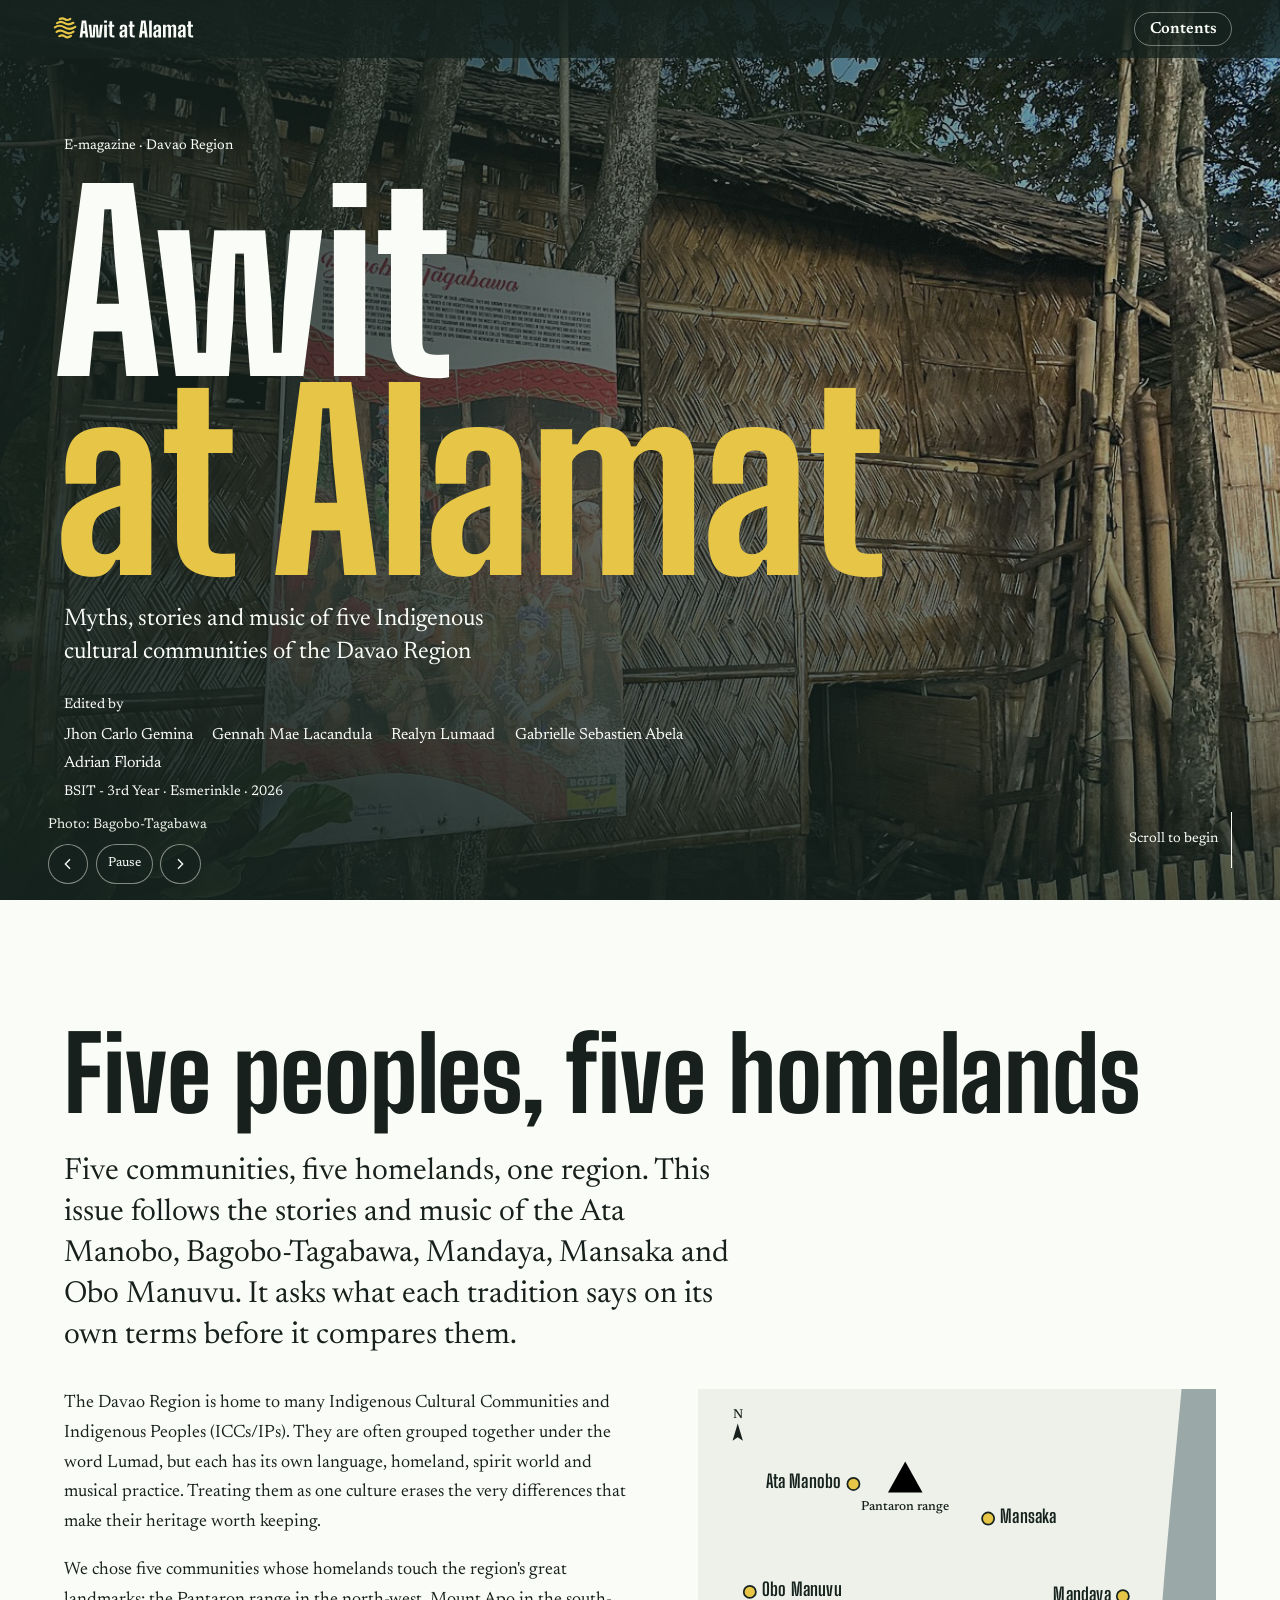
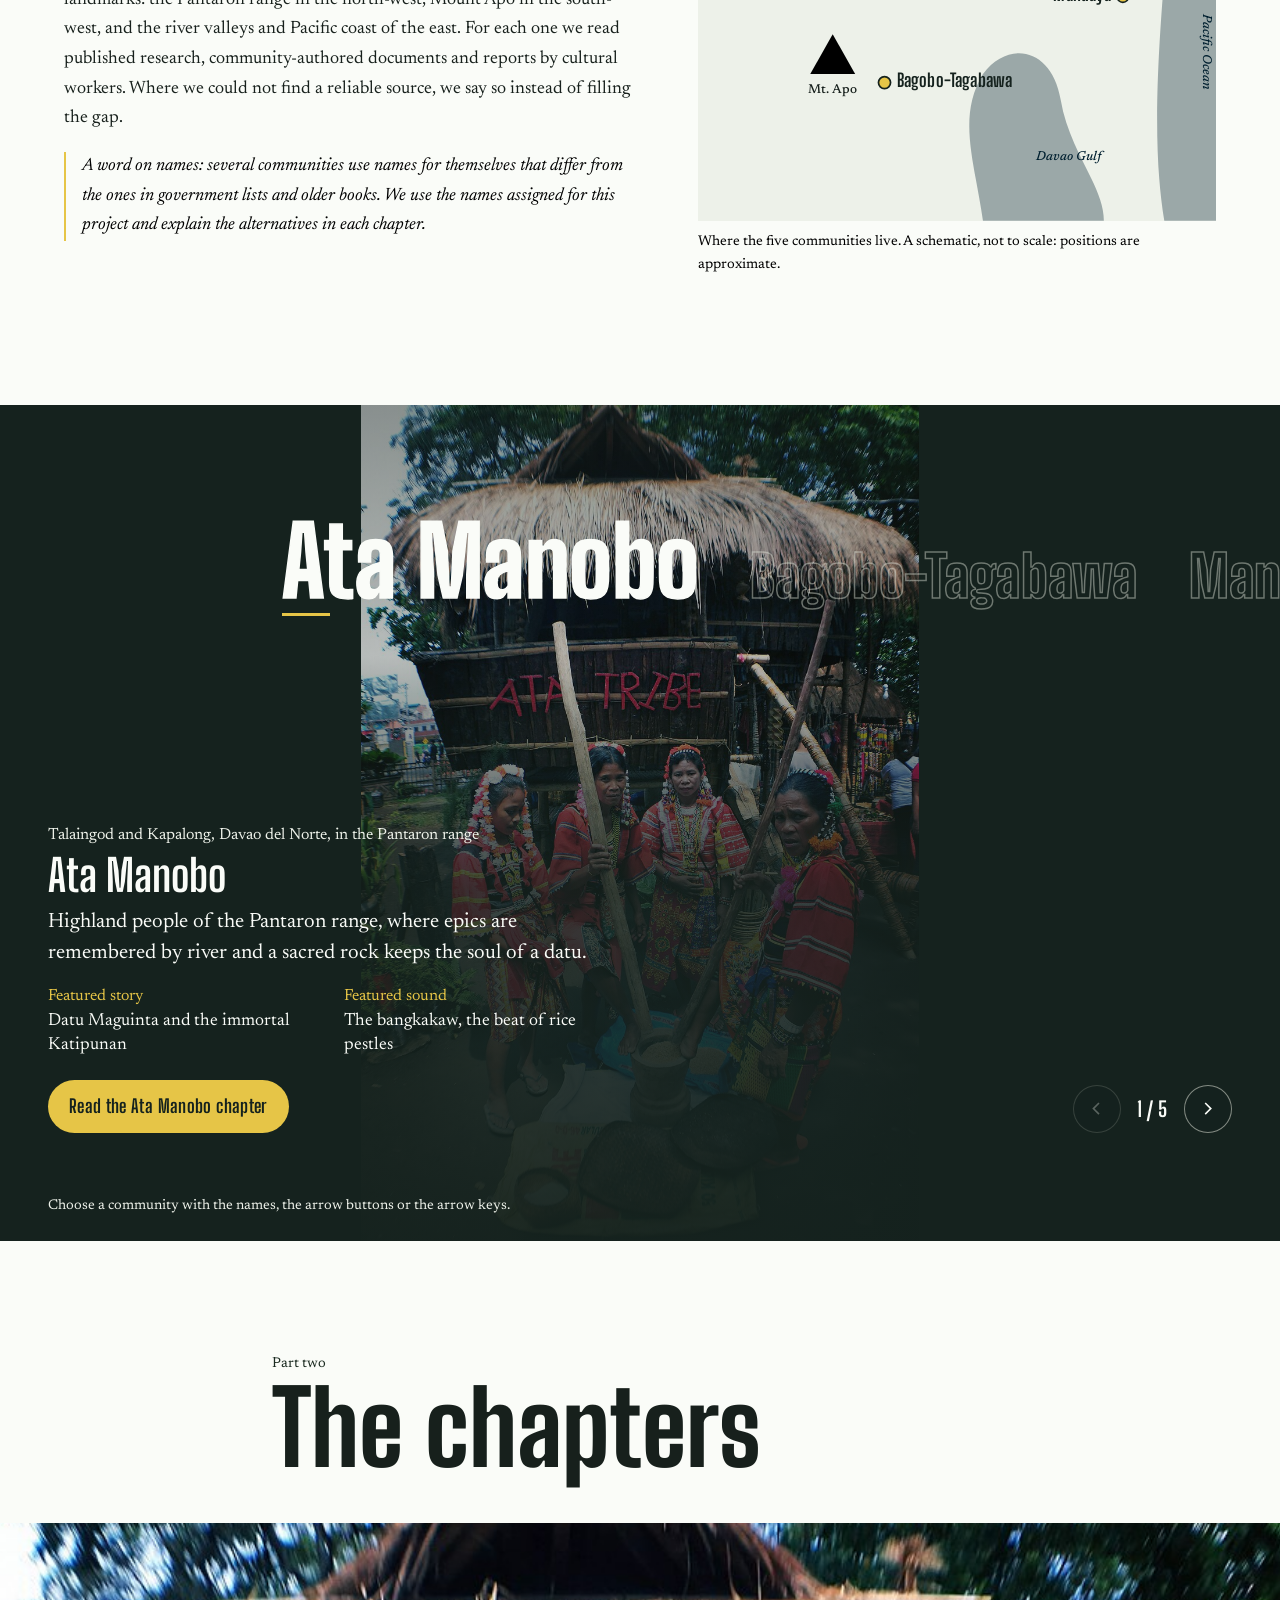
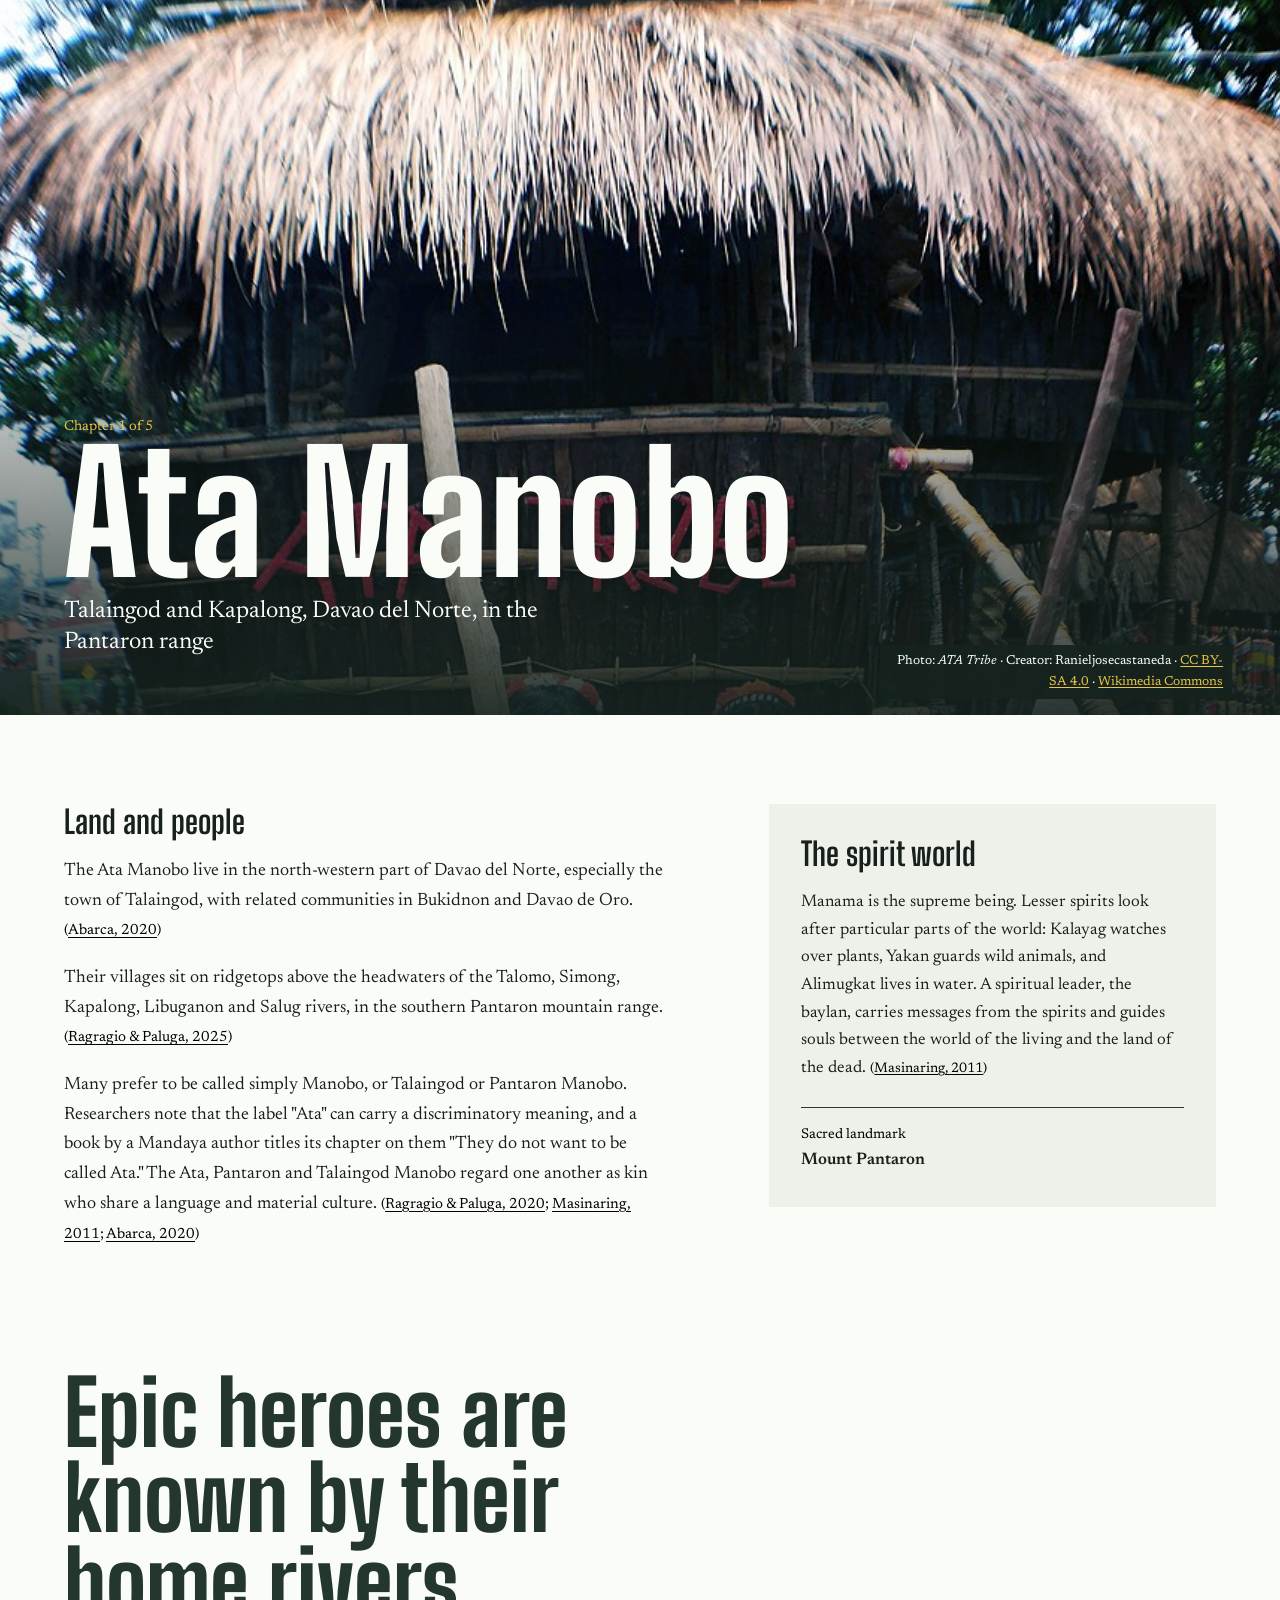
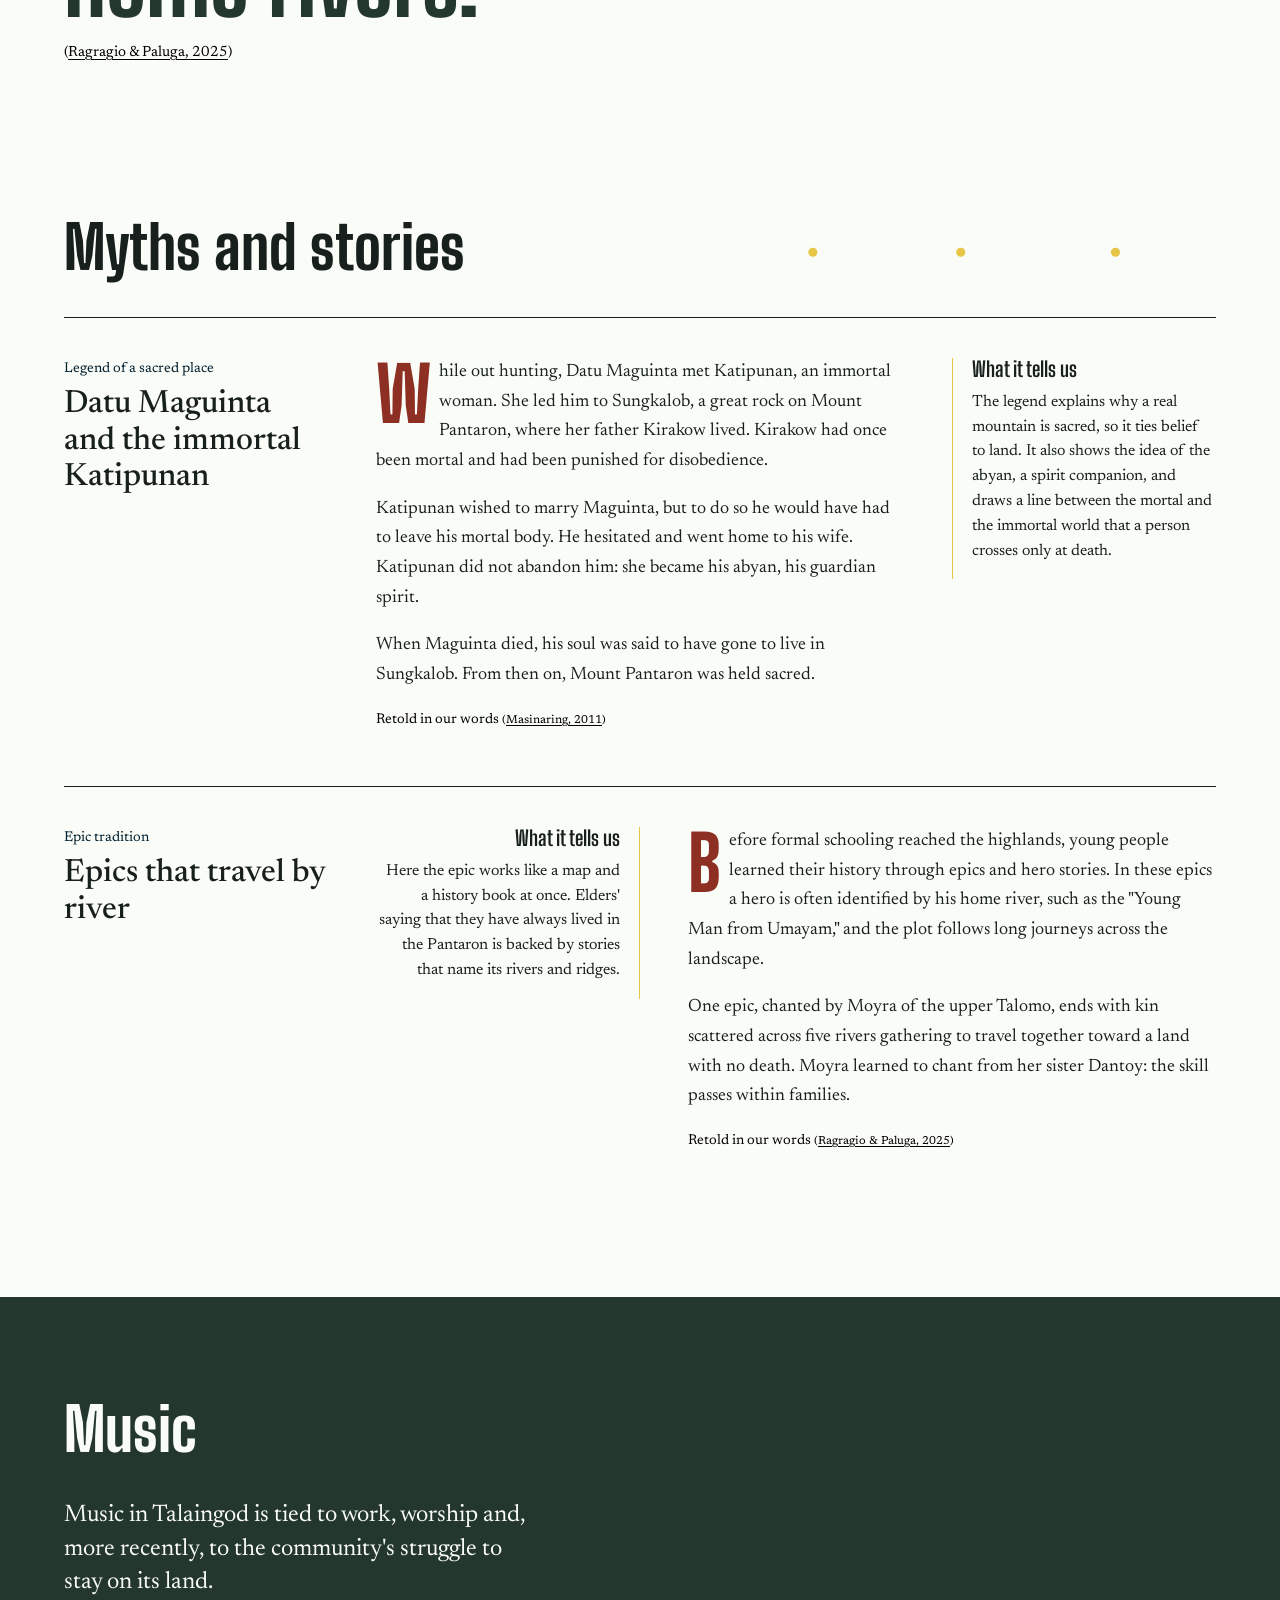
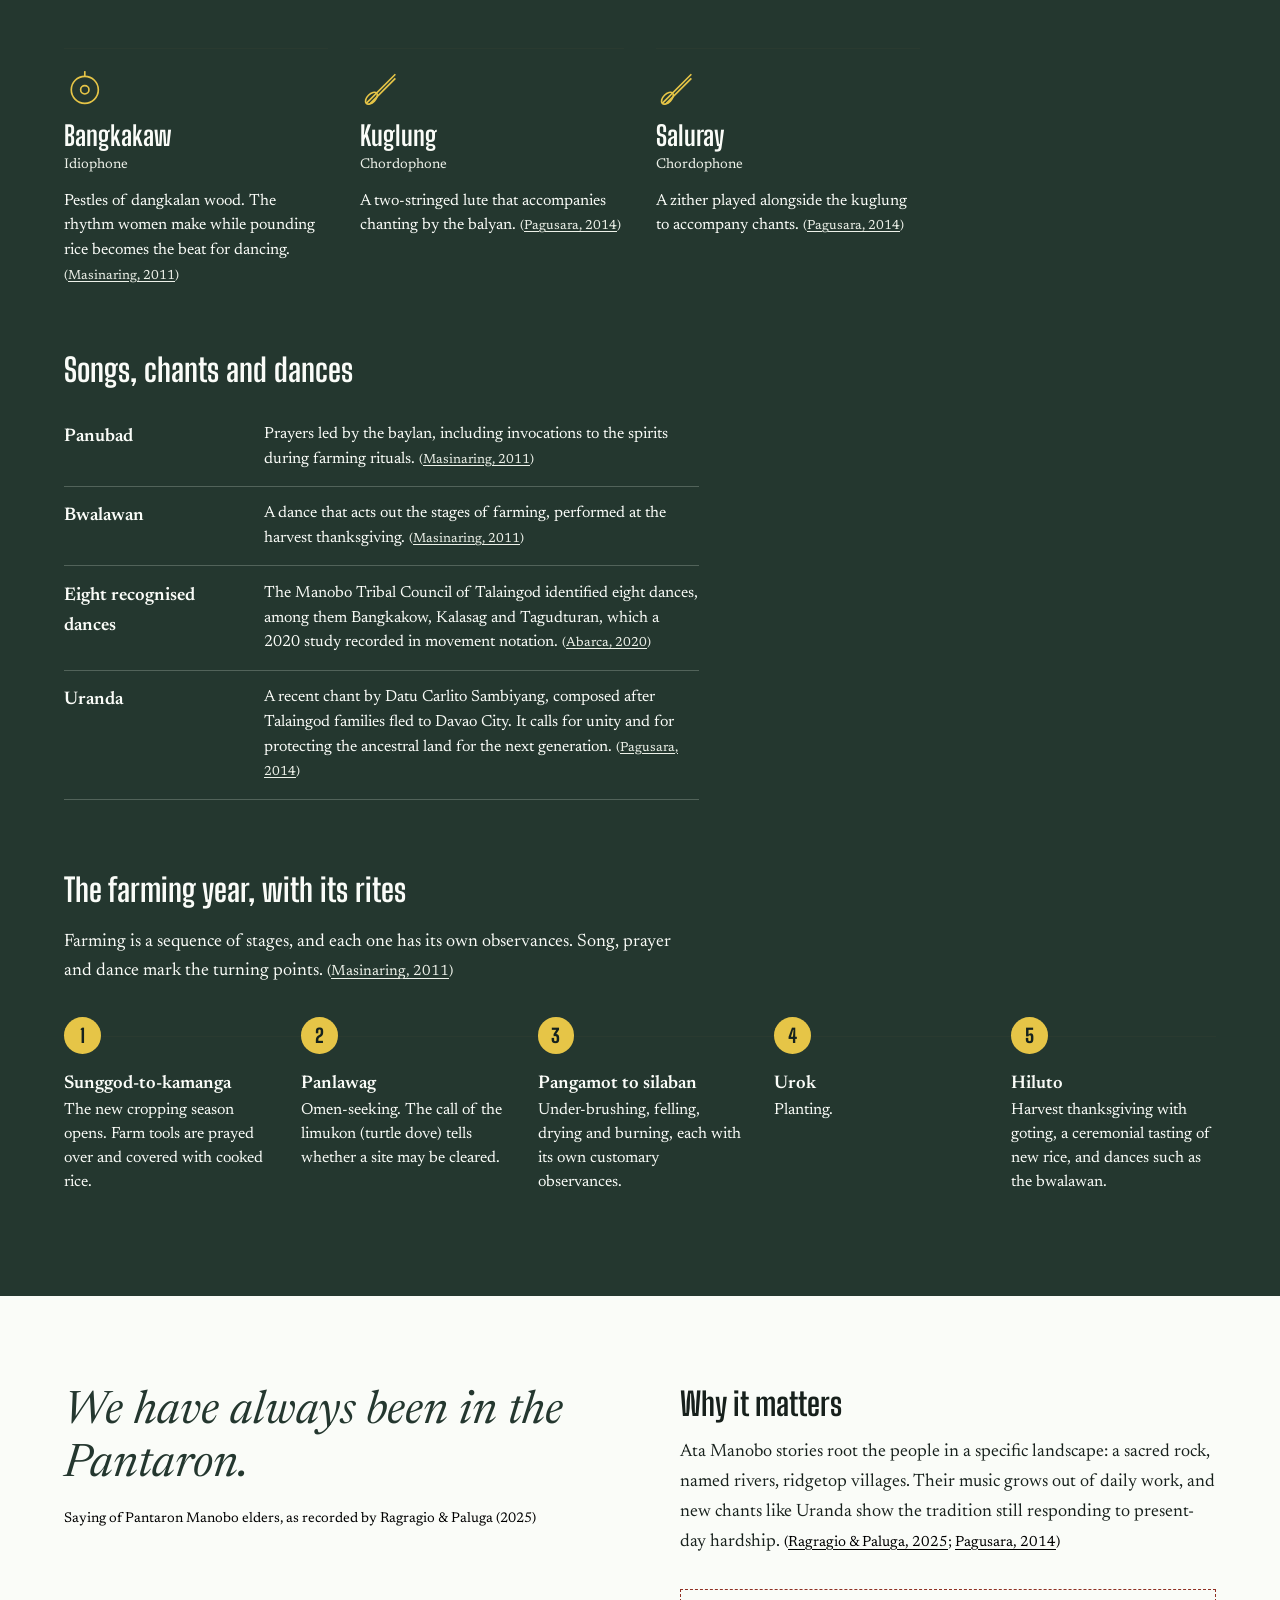
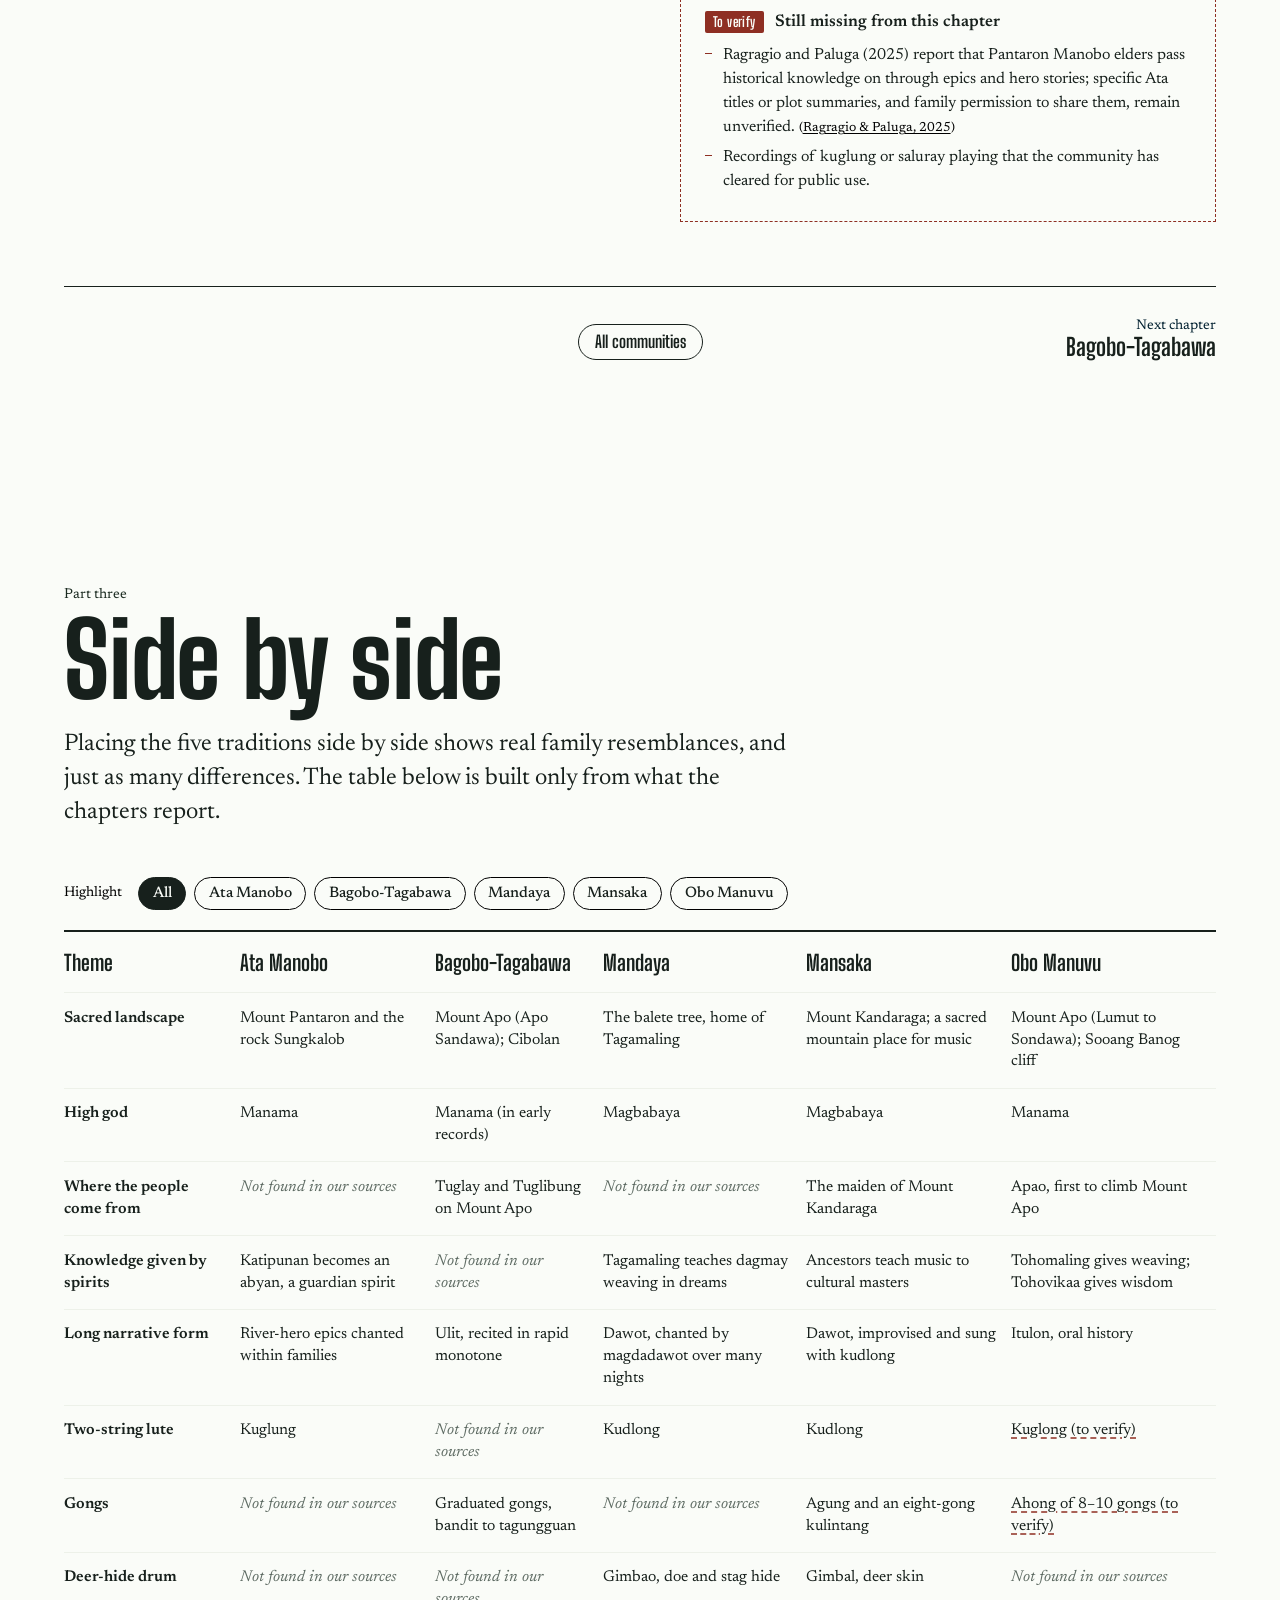
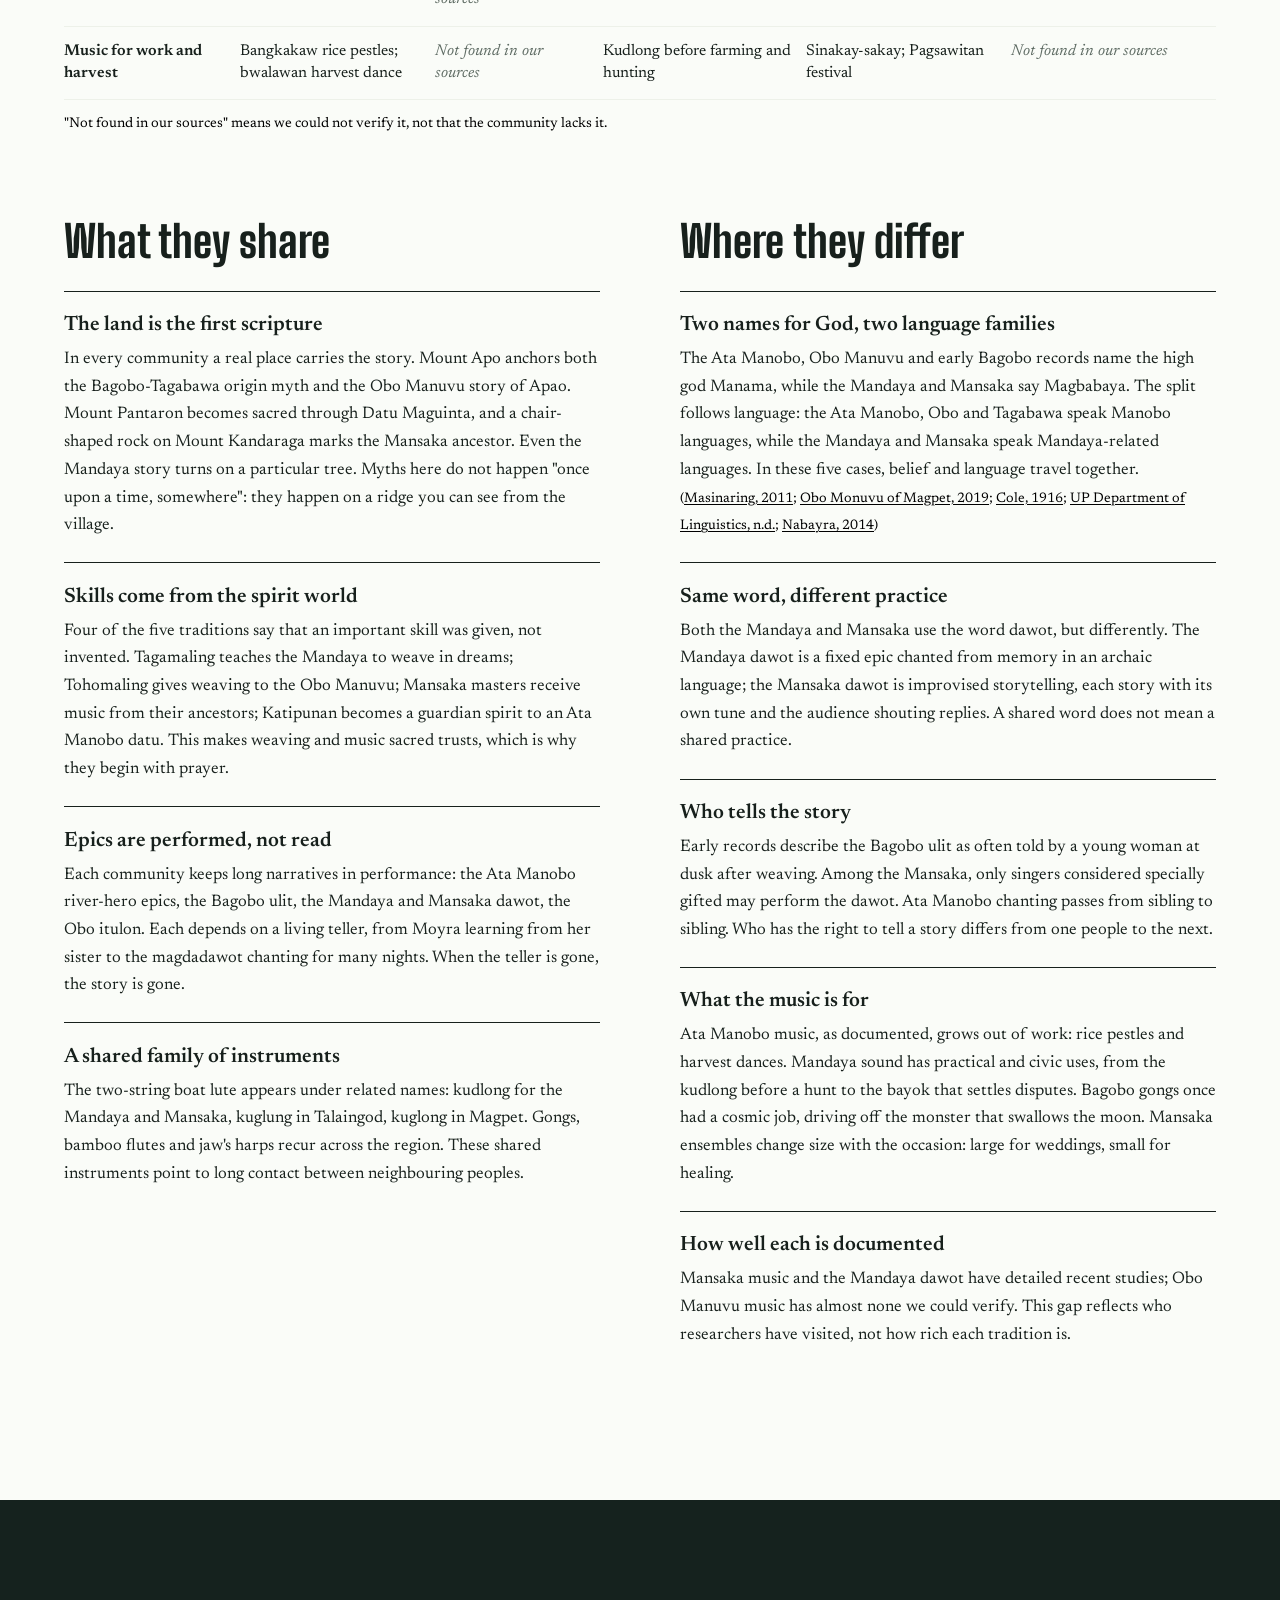
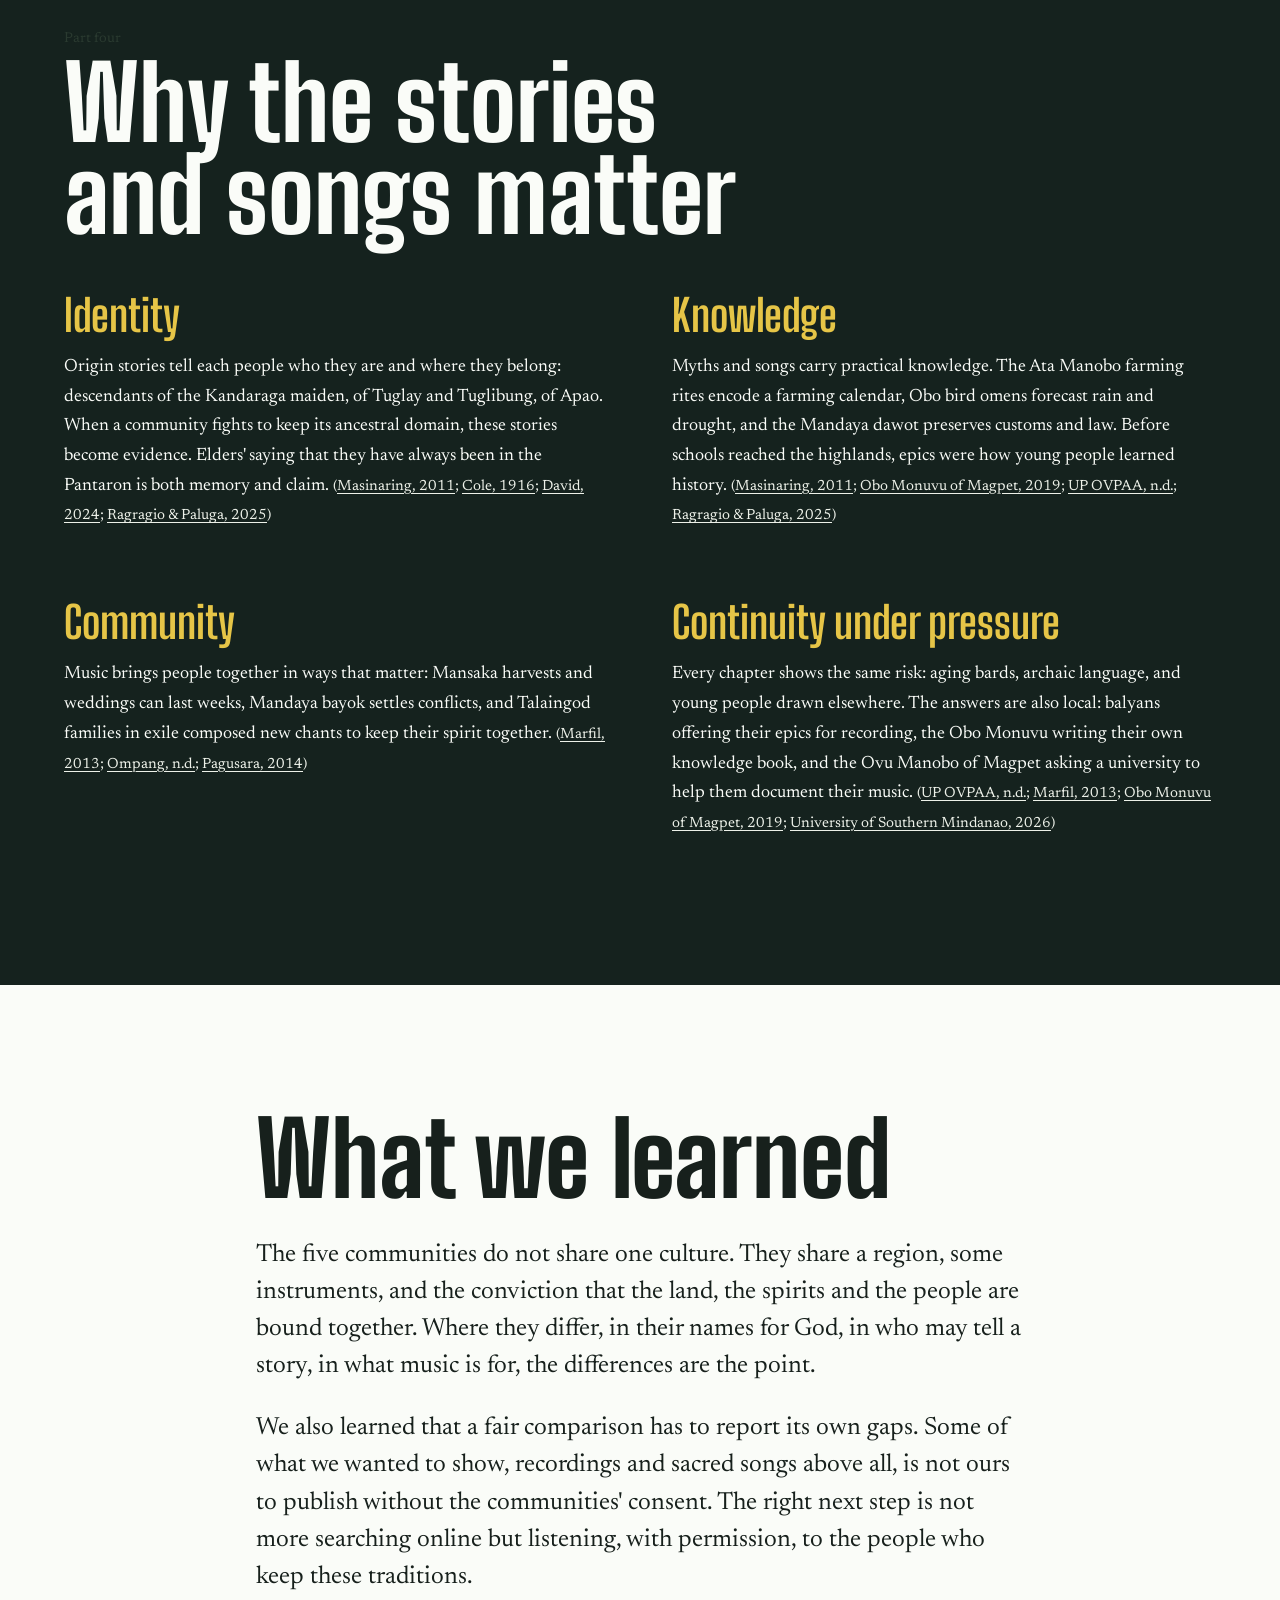
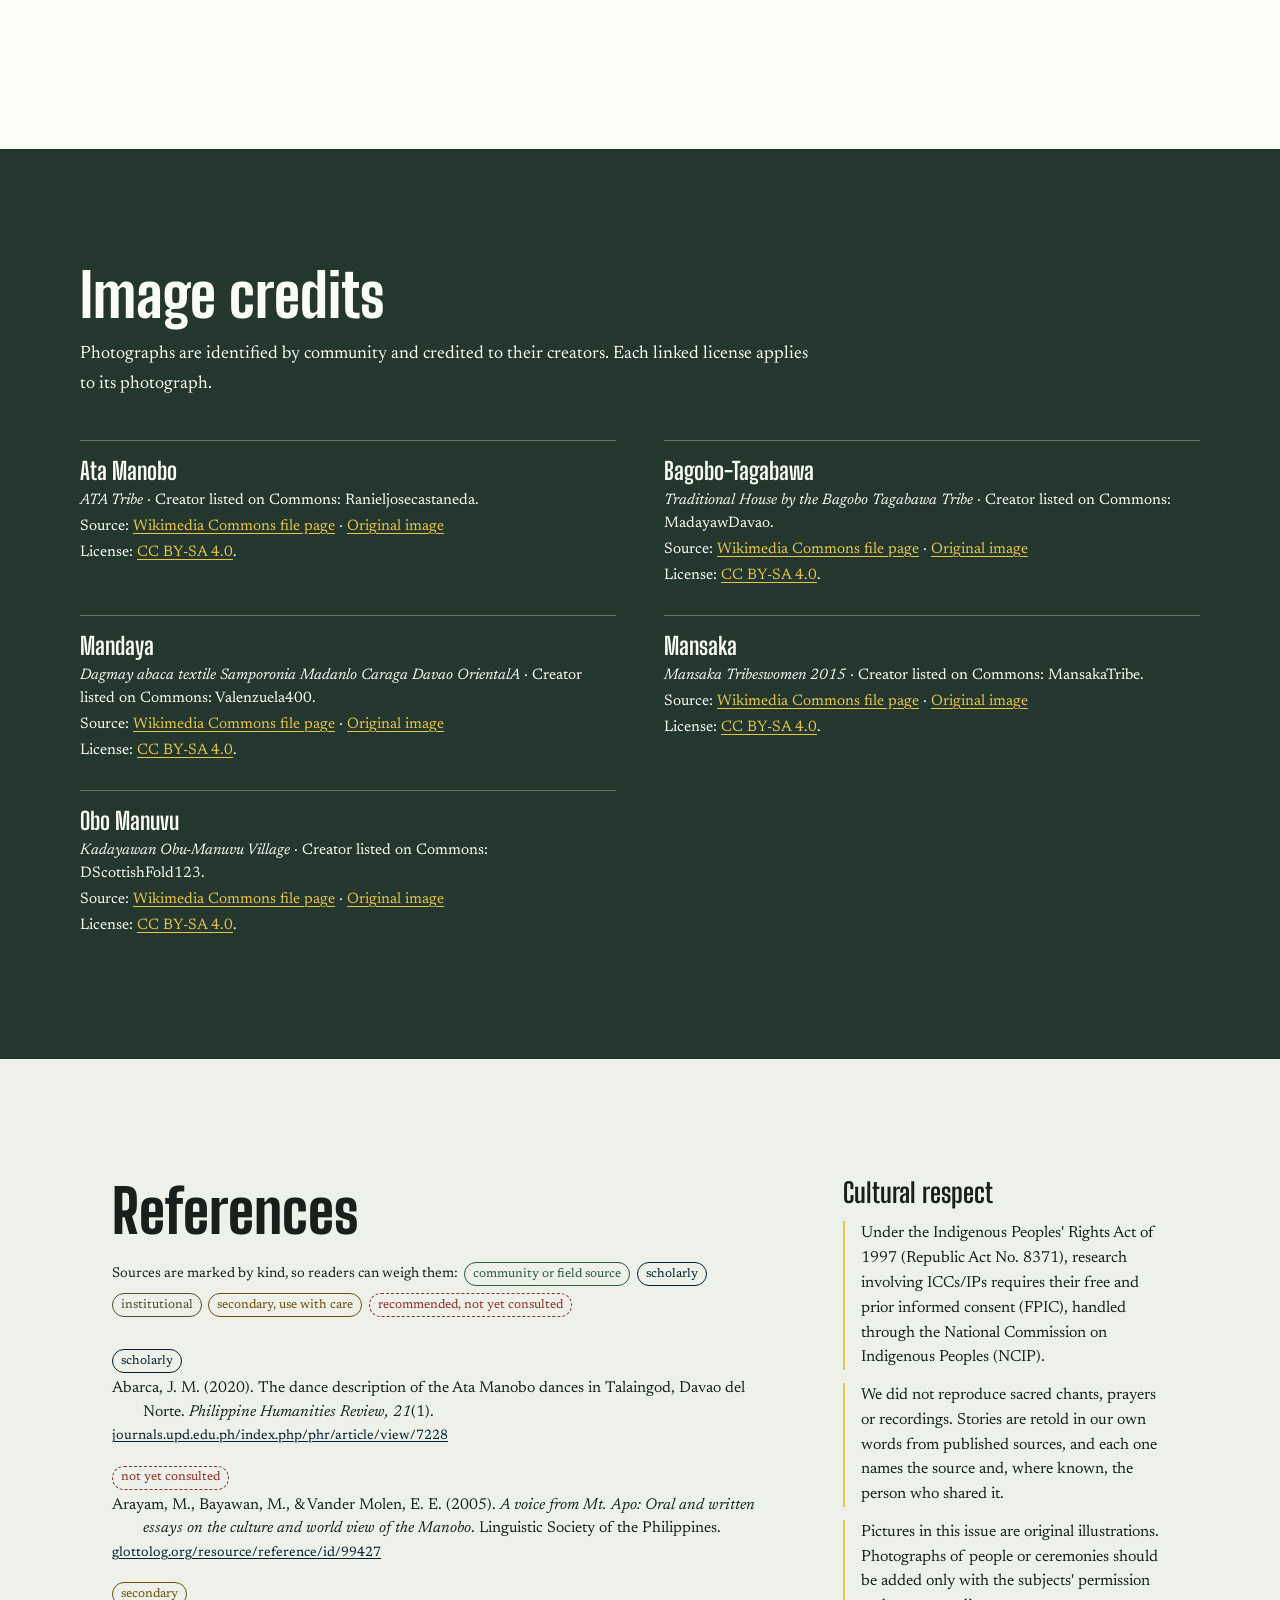
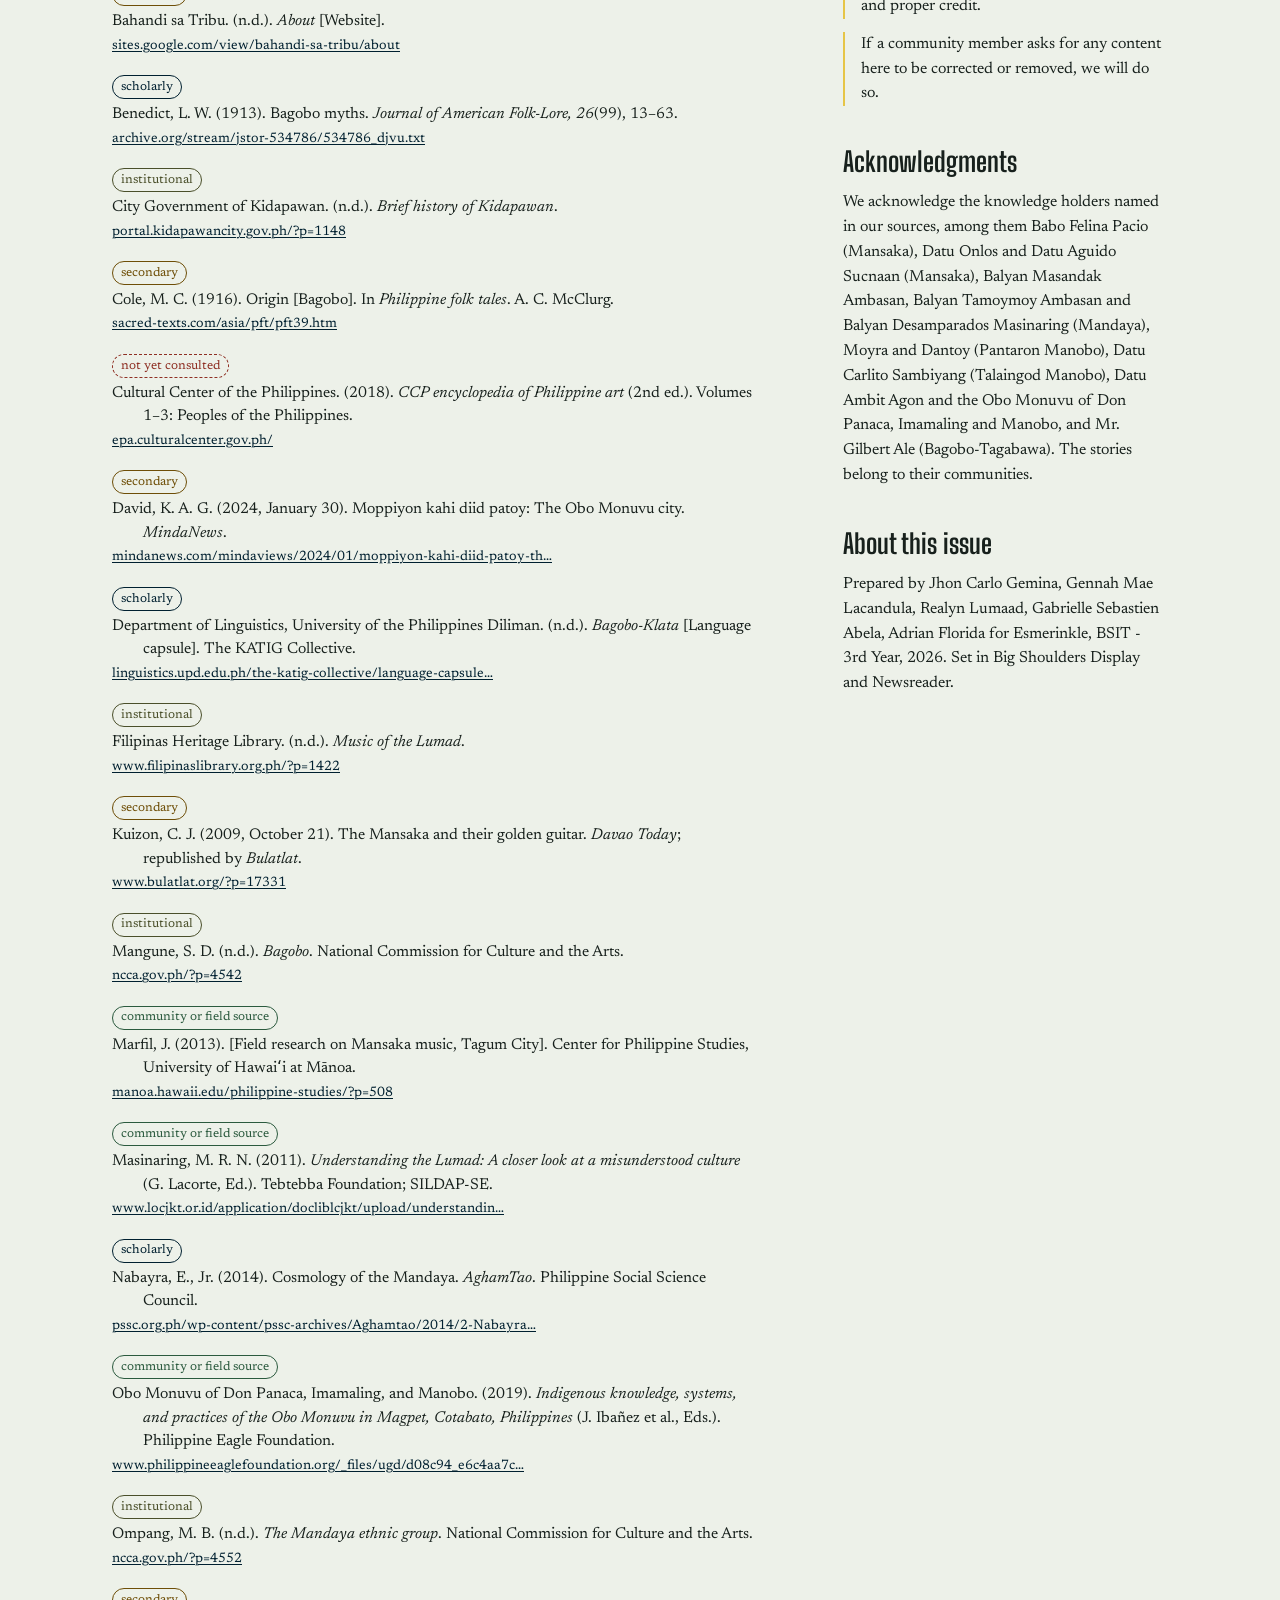
==== commit b01f0235: "Update index.html" ====
--- a/index.html
+++ b/index.html
@@ -6,17 +6,24 @@
   <title>Awit at Alamat · Myths, stories and music of the Davao Region</title>
   <meta name="description" content="An e-magazine comparing the myths, stories and music of the Ata Manobo, Bagobo-Tagabawa, Mandaya, Mansaka and Obo Manuvu of the Davao Region.">
   <meta name="theme-color" content="#15221E">
+  <link rel="icon" href="assets/brand/favicon.ico" sizes="any">
+  <link rel="icon" type="image/svg+xml" href="assets/brand/favicon.svg">
+  <link rel="icon" type="image/png" sizes="32x32" href="assets/brand/favicon-32.png">
+  <link rel="apple-touch-icon" href="assets/brand/apple-touch-icon.png">
+  <link rel="manifest" href="assets/brand/site.webmanifest">
   <link rel="preconnect" href="https://fonts.googleapis.com">
   <link rel="preconnect" href="https://fonts.gstatic.com" crossorigin>
   <link href="https://fonts.googleapis.com/css2?family=Big+Shoulders+Display:wght@500;700;800&family=Newsreader:ital,opsz,wght@0,6..72,400;0,6..72,500;0,6..72,600;1,6..72,400&display=swap" rel="stylesheet">
-  <link rel="preload" as="image" href="assets/img/hero.svg">
+  <link rel="preload" as="image" href="assets/img/photos/ata-manobo.jpg">
   <link rel="stylesheet" href="css/style.css">
 </head>
 <body>
   <a class="skip" href="#main">Skip to content</a>
 
   <header class="topbar" id="topbar">
-    <a class="topbar__mark" href="#cover">Awit at Alamat</a>
+    <a class="topbar__mark" href="#cover" aria-label="Awit at Alamat home">
+      <img src="brand/final/awit-at-alamat-horizontal-dark.svg" alt="" width="640" height="150">
+    </a>
     <nav class="topbar__nav" aria-label="Sections">
       <button class="topbar__toggle" id="menuToggle" aria-expanded="false" aria-controls="menu">Contents</button>
       <div class="menu" id="menu" hidden>
@@ -29,7 +36,8 @@
   <main id="main">
     <!-- COVER -->
     <section class="cover" id="cover" aria-labelledby="coverTitle">
-      <div class="cover__bg" aria-hidden="true"><img src="assets/img/hero.svg" alt="" width="1600" height="1000"></div>
+      <div class="cover__bg" id="coverVisual" aria-hidden="true"></div>
+      <div class="cover__shade" aria-hidden="true"></div>
       <div class="cover__inner">
         <p class="cover__issue" id="coverIssue"></p>
         <h1 class="cover__title" id="coverTitle"><span class="cover__line">Awit</span> <span class="cover__line">at Alamat</span></h1>
@@ -38,6 +46,19 @@
           <p>Edited by</p>
           <ul id="coverGroup"></ul>
           <p id="coverClass"></p>
+        </div>
+      </div>
+      <div class="cover__carousel" role="group" aria-label="Cover photo slideshow">
+        <p class="cover__photo-label">Photo: <span id="coverPhotoName">Ata Manobo</span></p>
+        <span class="visually-hidden" id="coverPhotoStatus" aria-live="polite" aria-atomic="true"></span>
+        <div class="cover__photo-controls" role="group" aria-label="Cover photo controls">
+          <button class="cover__photo-control" id="coverPhotoPrev" type="button" aria-label="Previous cover photo" aria-controls="coverVisual">
+            <svg viewBox="0 0 24 24" aria-hidden="true"><path d="M15 5l-7 7 7 7"/></svg>
+          </button>
+          <button class="cover__photo-control cover__photo-toggle" id="coverPhotoToggle" type="button" aria-label="Pause photo rotation" aria-controls="coverVisual">Pause</button>
+          <button class="cover__photo-control" id="coverPhotoNext" type="button" aria-label="Next cover photo" aria-controls="coverVisual">
+            <svg viewBox="0 0 24 24" aria-hidden="true"><path d="M9 5l7 7-7 7"/></svg>
+          </button>
         </div>
       </div>
       <a class="cover__cue" href="#introduction"><span>Scroll to begin</span><i aria-hidden="true"></i></a>
@@ -79,7 +100,7 @@
             <svg viewBox="0 0 24 24" aria-hidden="true"><path d="M9 5l7 7-7 7"/></svg>
           </button>
         </div>
-        <p class="selector__hint" id="selHint">Scroll, swipe or use the arrow keys to move between communities.</p>
+        <p class="selector__hint" id="selHint">Choose a community with the names, the arrow buttons or the arrow keys.</p>
       </div>
     </section>
 
@@ -135,6 +156,17 @@
       <div class="wrap conclusion__inner">
         <h2 id="conTitle">What we learned</h2>
         <div id="conBody"></div>
+      </div>
+    </section>
+
+    <!-- IMAGE CREDITS -->
+    <section class="image-credits" id="image-credits" aria-labelledby="imageCreditsTitle">
+      <div class="wrap">
+        <header class="image-credits__head">
+          <h2 id="imageCreditsTitle">Image credits</h2>
+          <p>Photographs are identified by community and credited to their creators. Each linked license applies to its photograph.</p>
+        </header>
+        <ol class="image-credits__list" id="imageCreditList"></ol>
       </div>
     </section>
 
@@ -165,7 +197,7 @@
   </main>
 
   <footer class="foot">
-    <p>Awit at Alamat. Illustrations are original. Stories belong to their communities.</p>
+    <p>Awit at Alamat. Photographs are credited in Image credits. Stories belong to their communities.</p>
     <a href="#cover">Back to the cover</a>
   </footer>
 
--- a/css/style.css
+++ b/css/style.css
@@ -7,15 +7,16 @@
 :root {
   --night: #15221E;
   --moss: #24372F;
-  --pine: #3F5348;
-  --fog: #A9B5AA;
-  --stone: #DCE1D6;
-  --stone-2: #CBD3C5;
+  --pine: #000000;
+  --fog: #2A3A30;
+  --fog-dark: #1A2A20;
+  --stone: #FAFCF8;
+  --stone-2: #EDF1E9;
   --ink: #17201C;
-  --turmeric: #D9A21B;
+  --turmeric: #E6C547;
   --turmeric-ink: #6E4E07;   /* accessible on stone */
   --sap: #8E2F23;
-  --slate: #4F6A70;
+  --slate: #002030;
 
   --display: "Big Shoulders Display", "Arial Narrow", "Roboto Condensed", sans-serif;
   --serif: "Newsreader", "Iowan Old Style", Georgia, serif;
@@ -75,13 +76,17 @@
   display: flex; align-items: center; justify-content: space-between;
   padding: .7rem var(--gutter);
   color: var(--stone);
-  background: linear-gradient(to bottom, rgba(21, 34, 30, .85), rgba(21, 34, 30, 0));
+  background: linear-gradient(to bottom, rgba(21, 34, 30, .94), rgba(21, 34, 30, .78));
   transition: background .3s;
 }
 .topbar.is-solid { background: rgba(21, 34, 30, .96); }
 .topbar__mark {
-  font-family: var(--display); font-weight: 800; font-size: 1.35rem;
-  text-decoration: none; letter-spacing: .01em;
+  display: inline-flex; flex: 0 0 auto; align-items: center;
+  width: clamp(7.25rem, 14vw, 9.5rem);
+  text-decoration: none;
+}
+.topbar__mark img {
+  display: block; width: 100%; height: auto;
 }
 .topbar__toggle {
   font: 600 1rem/1 var(--serif); color: var(--stone);
@@ -108,14 +113,23 @@
   color: var(--stone); background: var(--night);
   display: grid; align-items: end;
 }
-.cover__bg { position: absolute; inset: -6% 0 0 0; }
-.cover__bg img { width: 100%; height: 106%; object-fit: cover; }
+.cover__bg { position: absolute; z-index: 0; inset: -6% 0 0 0; }
+.cover__slide { position: absolute; inset: 0; margin: 0; opacity: 0; transition: opacity .9s ease; }
+.cover__slide.is-active { opacity: 1; }
+.cover__slide img { display: block; width: 100%; height: 106%; object-fit: cover; }
+.cover__slide--contain img { object-fit: contain; object-position: right center; }
+.cover__shade {
+  position: absolute; z-index: 0; inset: 0;
+  background:
+    linear-gradient(90deg, rgba(21, 34, 30, .88) 0%, rgba(21, 34, 30, .69) 40%, rgba(21, 34, 30, .3) 100%),
+    linear-gradient(0deg, rgba(21, 34, 30, .65) 0%, transparent 52%);
+}
 .cover__inner {
-  position: relative;
+  position: relative; z-index: 1;
   width: min(100% - 2 * var(--gutter), var(--wrap)); margin: 0 auto;
-  padding: 6rem 0 5.5rem;
-}
-.cover__issue { font-size: var(--s-1); opacity: .8; margin-bottom: 1.5rem; }
+  padding: 6rem 0 6rem;
+}
+.cover__issue { font-size: var(--s-1); margin-bottom: 1.5rem; }
 .cover__title {
   font-family: var(--display); font-weight: 800;
   font-size: clamp(4.5rem, min(19vw, 27vh), 17rem); line-height: .82; letter-spacing: -.01em;
@@ -125,10 +139,26 @@
 .cover__line:last-child { color: var(--turmeric); }
 .cover__sub { max-width: 30rem; font-size: var(--s1); line-height: 1.35; margin: 1.4rem 0 1.6rem; }
 .cover__credits { font-size: var(--s-1); display: grid; gap: .3rem; max-width: 40rem; }
-.cover__credits p { margin: 0; opacity: .75; }
+.cover__credits p { margin: 0; }
 .cover__credits ul { display: flex; flex-wrap: wrap; gap: .1rem 1.2rem; font-size: 1rem; }
+.cover__carousel {
+  position: absolute; z-index: 1; left: var(--gutter); bottom: 1rem;
+  display: grid; gap: .45rem; color: var(--stone);
+}
+.cover__photo-label { margin: 0; font-size: var(--s-1); color: var(--stone-2); }
+.cover__photo-controls { display: flex; align-items: center; gap: .45rem; }
+.cover__photo-control {
+  min-width: 2.5rem; height: 2.5rem; padding: 0 .7rem;
+  display: inline-grid; place-items: center;
+  border: 1px solid rgba(220, 225, 214, .55); border-radius: 999px;
+  color: var(--stone); background: rgba(21, 34, 30, .45);
+  font: inherit; font-size: .8rem; cursor: pointer;
+}
+.cover__photo-control svg { width: 1rem; height: 1rem; fill: none; stroke: currentColor; stroke-width: 2; }
+.cover__photo-control:hover { border-color: var(--turmeric); color: var(--turmeric); }
+.cover__photo-control:focus-visible { outline: 2px solid var(--turmeric); outline-offset: 3px; }
 .cover__cue {
-  position: absolute; right: var(--gutter); bottom: 2rem;
+  position: absolute; z-index: 1; right: var(--gutter); bottom: 2rem;
   display: flex; align-items: center; gap: .8rem;
   font-size: var(--s-1); text-decoration: none; color: var(--stone);
 }
@@ -141,7 +171,7 @@
 
 /* ---------- part heads ---------- */
 .part-head { margin-bottom: 3rem; max-width: 46rem; }
-.part-head__part { font-size: var(--s-1); color: var(--slate); margin-bottom: .4rem; }
+.part-head__part { font-size: var(--s-1); color: var(--fog-dark); margin-bottom: .4rem; }
 .part-head h2 { font-family: var(--display); font-weight: 800; font-size: var(--s5); line-height: .9; }
 .part-head__lead { font-size: var(--s1); line-height: 1.4; margin-top: 1.4rem; }
 .part-head--light .part-head__part { color: var(--fog); }
@@ -154,7 +184,7 @@
   grid-template-columns: minmax(0, 1fr);
 }
 .intro__title { font-family: var(--display); font-weight: 800; font-size: var(--s5); line-height: .9; }
-.intro__lead { font-size: clamp(1.35rem, 2.4vw, 1.9rem); line-height: 1.35; max-width: 34ch; margin: 0; }
+.intro__lead { font-size: clamp(1.35rem, 2.4vw, 1.9rem); line-height: 1.35; max-width: 34ch; margin: 0; color: var(--ink); }
 .intro__body { max-width: var(--measure); }
 .intro__note { font-style: italic; color: var(--pine); border-left: 2px solid var(--turmeric); padding-left: 1rem; }
 .intro__map { margin: 0; }
@@ -182,13 +212,17 @@
 .selector { position: relative; background: var(--night); color: var(--stone); }
 .selector__stage { position: relative; height: 100vh; height: 100svh; overflow: hidden; }
 .selector__visual { position: absolute; inset: 0; }
-.sel-img { position: absolute; inset: 0; margin: 0; opacity: 0; }
-.sel-img:first-child { opacity: 1; }
+.sel-img {
+  position: absolute; inset: 0; margin: 0; opacity: 0; transform: scale(1.04);
+  transition: opacity .9s ease, transform .9s ease;
+}
+.sel-img.is-active { opacity: 1; transform: scale(1); }
 .sel-img img { width: 100%; height: 100%; object-fit: cover; }
+.sel-img--contain img { object-fit: contain; }
 .selector__shade {
   position: absolute; inset: 0;
   background:
-    linear-gradient(to top, rgba(21, 34, 30, .95) 0%, rgba(21, 34, 30, .55) 42%, rgba(21, 34, 30, .15) 70%, rgba(21, 34, 30, .5) 100%);
+    linear-gradient(to top, rgba(21, 34, 30, .97) 0%, rgba(21, 34, 30, .84) 42%, rgba(21, 34, 30, .3) 70%, rgba(21, 34, 30, .5) 100%);
 }
 .selector__track-wrap { position: absolute; left: 0; right: 0; top: clamp(4.5rem, 12vh, 8rem); }
 .selector__track {
@@ -200,15 +234,21 @@
   font-family: var(--display); font-weight: 800;
   font-size: clamp(2rem, 5vw, 4.8rem); line-height: 1;
   letter-spacing: -.005em; white-space: nowrap; opacity: .6;
-  background: none; border: 0; padding: 0; cursor: pointer;
+  position: relative; background: none; border: 0; padding: 0 0 .42rem; cursor: pointer;
   color: transparent; -webkit-text-stroke: 1.5px rgba(220, 225, 214, .75);
   transition: font-size .55s var(--ease), color .45s var(--ease), opacity .45s, -webkit-text-stroke-color .45s;
 }
 .sel-name span { display: inline-block; }
+.sel-name::after {
+  content: ""; position: absolute; left: 0; bottom: 0; width: clamp(2rem, 4vw, 3rem); height: 3px;
+  background: var(--turmeric); transform: scaleX(0); transform-origin: left;
+  transition: transform .35s var(--ease);
+}
 .sel-name[aria-selected="true"] {
   font-size: clamp(3.2rem, 10vw, 9.5rem); opacity: 1;
   color: var(--stone); -webkit-text-stroke-color: var(--stone);
 }
+.sel-name[aria-selected="true"]::after { transform: scaleX(1); }
 .sel-name:hover { -webkit-text-stroke-color: var(--turmeric); }
 .sel-name:focus-visible { outline-offset: 6px; }
 
@@ -216,11 +256,11 @@
   position: absolute; left: var(--gutter); bottom: clamp(5.5rem, 12vh, 7rem);
   width: min(36rem, calc(100% - 2 * var(--gutter)));
 }
-.sel-panel__where { font-size: var(--s-1); color: var(--fog); margin-bottom: .3rem; }
+.sel-panel__where { font-size: 1rem; color: var(--stone-2); margin-bottom: .3rem; }
 .sel-panel__name { font-family: var(--display); font-weight: 700; font-size: var(--s3); line-height: 1; margin-bottom: .7rem; }
-.sel-panel__teaser { font-size: 1.2rem; line-height: 1.45; margin-bottom: 1.1rem; }
-.sel-panel__feat { display: grid; grid-template-columns: 1fr 1fr; gap: 1rem; margin: 0 0 1.4rem; font-size: 1rem; line-height: 1.35; }
-.sel-panel__feat dt { font-size: var(--s-1); color: var(--turmeric); }
+.sel-panel__teaser { font-size: 1.3rem; line-height: 1.45; margin-bottom: 1.1rem; }
+.sel-panel__feat { display: grid; grid-template-columns: 1fr 1fr; gap: 1rem; margin: 0 0 1.4rem; font-size: 1.1rem; line-height: 1.35; }
+.sel-panel__feat dt { font-size: 1rem; color: var(--turmeric); }
 .sel-panel__feat dd { margin: .15rem 0 0; }
 .btn {
   display: inline-block; text-decoration: none;
@@ -246,10 +286,10 @@
 .selector__count { margin: 0; font-family: var(--display); font-weight: 700; font-size: 1.3rem; min-width: 3.5ch; text-align: center; }
 .selector__hint {
   position: absolute; left: var(--gutter); right: var(--gutter); bottom: 1.4rem;
-  margin: 0; font-size: var(--s-1); color: var(--fog);
-}
-
-/* scrub bar under the names */
+  margin: 0; font-size: var(--s-1); color: var(--stone-2);
+}
+
+/* divider under the names */
 .selector__track-wrap::after {
   content: ""; position: absolute; left: var(--gutter); right: var(--gutter); bottom: -1rem; height: 1px;
   background: rgba(220, 225, 214, .25);
@@ -257,20 +297,28 @@
 
 @media (max-width: 47.99rem) {
   .selector__panel { bottom: 5.8rem; }
-  .sel-panel__teaser { font-size: 1.05rem; }
-  .sel-panel__feat { grid-template-columns: 1fr; gap: .5rem; font-size: .95rem; margin-bottom: 1rem; }
+  .sel-panel__teaser { font-size: 1.15rem; }
+  .sel-panel__feat { grid-template-columns: 1fr; gap: .5rem; font-size: 1.05rem; margin-bottom: 1rem; }
   .sel-panel__name { font-size: 2.2rem; }
   .selector__controls { left: var(--gutter); right: auto; bottom: 2.6rem; }
-  .selector__controls .ctrl { width: 2.6rem; height: 2.6rem; }
+  .selector__controls .ctrl { width: 2.75rem; height: 2.75rem; }
   .selector__hint { display: none; }
   .sel-panel__name { display: none; }
 }
 @media (max-height: 40rem) and (max-width: 47.99rem) { .sel-panel__teaser { display: none; } }
 
-/* static mode (reduced motion / no GSAP): plain tabs, no pin */
-.selector.is-static .selector__track-wrap { overflow-x: auto; scrollbar-width: thin; }
-.selector.is-static .sel-name { font-size: clamp(1.8rem, 4vw, 3.4rem); }
-.selector.is-static .sel-name[aria-selected="true"] { font-size: clamp(2.6rem, 6.5vw, 5.5rem); }
+/* Click-driven selector: names can scroll horizontally without pinning the page. */
+.selector.is-static { --selector-anchor: min(22vw, 20rem); }
+.selector.is-static .selector__stage { height: calc(100vh - 4rem); height: calc(100svh - 4rem); }
+.selector.is-static .selector__track-wrap { overflow-x: auto; scrollbar-width: none; }
+.selector.is-static .selector__track-wrap::-webkit-scrollbar { display: none; }
+.selector.is-static .selector__track {
+  padding-left: var(--selector-anchor);
+  padding-right: calc(100vw - var(--selector-anchor) - var(--gutter));
+}
+.selector.is-static .sel-name { font-size: clamp(2rem, 4.5vw, 3.8rem); }
+.selector.is-static .sel-name[aria-selected="true"] { font-size: clamp(2.8rem, 7.5vw, 6rem); }
+@media (max-width: 47.99rem) { .selector.is-static { --selector-anchor: 20px; } }
 
 /* ---------- chapters ---------- */
 .chapter { padding-bottom: 6rem; }
@@ -279,9 +327,12 @@
 .ch-open { position: relative; color: var(--stone); background: var(--night); margin-bottom: clamp(3rem, 7vw, 6rem); }
 .ch-open__media { margin: 0; height: 88svh; min-height: 30rem; overflow: hidden; }
 .ch-open__media img { width: 100%; height: 100%; object-fit: cover; }
+.ch-open__media--contain { display: grid; place-items: center; background: var(--night); }
+.ch-open__media--contain img { object-fit: contain; }
 .ch-open__media figcaption {
-  position: absolute; right: var(--gutter); bottom: 1rem; font-size: .8rem; color: var(--fog);
-  max-width: 22rem; text-align: right;
+  position: absolute; right: var(--gutter); bottom: 1rem; max-width: 22rem;
+  padding: .35rem .55rem; border-radius: .15rem; background: rgba(21, 34, 30, .92);
+  font-size: .8rem; color: var(--stone); text-align: right;
 }
 .ch-open__text {
   position: absolute; left: var(--gutter); right: var(--gutter); bottom: 3.5rem;
@@ -333,6 +384,18 @@
 
 .ch-sub { font-family: var(--display); font-weight: 800; font-size: var(--s4); line-height: 1; margin-bottom: 2.5rem; }
 
+.ch-stories__heading {
+  display: flex; align-items: flex-end; justify-content: space-between;
+  gap: 2rem; margin-bottom: 2.5rem;
+}
+.ch-stories__heading .ch-sub { margin-bottom: 0; }
+.ch-stories__thread { width: clamp(11rem, 32vw, 26rem); height: auto; flex: none; overflow: visible; }
+.ch-stories__thread path {
+  fill: none; stroke: var(--pine); stroke-width: 1.5;
+  stroke-linecap: round; stroke-linejoin: round;
+}
+.ch-stories__thread circle { fill: var(--turmeric); }
+
 .story {
   display: grid; gap: 1.2rem 3rem; padding: 2.5rem 0;
   border-top: 1px solid var(--ink);
@@ -345,26 +408,56 @@
   font-size: 4.2em; line-height: .8; padding: .08em .1em 0 0; color: var(--sap);
 }
 .story__src { font-size: var(--s-1); color: var(--pine); }
-.story__meaning { border-left: 3px solid var(--turmeric); padding-left: 1.2rem; align-self: start; }
+.story__meaning { border-left: 1px solid var(--turmeric); padding-left: 1.2rem; align-self: start; }
 .story__meaning h5 { font-family: var(--display); font-size: 1.3rem; font-weight: 700; margin-bottom: .5rem; }
 .story__meaning p { font-size: 1rem; line-height: 1.55; }
 @media (min-width: 60rem) {
   .story { grid-template-columns: 3fr 6fr 3fr; }
   .story--alt .story__head { order: 1; }
-  .story--alt .story__meaning { order: 2; border-left: 0; border-right: 3px solid var(--turmeric); padding: 0 1.2rem 0 0; text-align: right; }
+  .story--alt .story__meaning { order: 2; border-left: 0; border-right: 1px solid var(--turmeric); padding: 0 1.2rem 0 0; text-align: right; }
   .story--alt .story__text { order: 3; }
   .story--alt { grid-template-columns: 3fr 3fr 6fr; }
 }
-
-.ch-music { background: var(--moss); color: var(--stone); padding: clamp(4rem, 8vw, 7rem) 0; margin-block: clamp(3rem, 7vw, 6rem); }
+.story__weave { width: min(100%, 26rem); margin: clamp(2rem, 5vw, 4rem) auto; }
+.story__weave img {
+  display: block; width: 100%; max-height: 34rem; height: auto;
+  object-fit: contain; background: var(--stone-2);
+}
+.story__weave figcaption { margin-top: .6rem; color: var(--pine); font-size: .85rem; line-height: 1.45; }
+
+.ch-music {
+  position: relative; isolation: isolate; overflow: hidden;
+  background: var(--moss); color: var(--stone);
+  padding: clamp(4rem, 8vw, 7rem) 0; margin-block: clamp(3rem, 7vw, 6rem);
+}
+.ch-music > .wrap { position: relative; z-index: 1; }
+.ch-music__melody {
+  position: absolute; z-index: 0; top: clamp(2rem, 4vw, 4rem); left: 0;
+  width: clamp(34rem, 78vw, 72rem); height: auto; overflow: visible;
+  color: var(--turmeric); opacity: .18; pointer-events: none;
+}
+.ch-music__notes {
+  position: absolute; z-index: 2; top: clamp(5rem, 9vw, 7rem); left: 0;
+  width: clamp(34rem, 78vw, 72rem); height: auto; overflow: visible;
+  color: var(--turmeric); opacity: .72; pointer-events: none;
+}
+.ch-music__melody path {
+  fill: none; stroke: currentColor; stroke-width: 2;
+  stroke-linecap: round; stroke-linejoin: round;
+}
+.ch-music__melody circle { fill: currentColor; }
+.ch-music__notes path { fill: currentColor; stroke: none; }
+.ch-music__melody .ch-music__bird-body { fill: var(--stone); stroke: none; }
+.ch-music__melody .ch-music__bird-wing { fill: none; stroke: var(--moss); stroke-width: 2; }
 .ch-music .ch-sub { color: var(--stone); }
 .ch-music__intro { font-size: var(--s1); line-height: 1.4; max-width: 36ch; margin-bottom: 3rem; }
-.ch-music .cite__link { color: var(--fog); }
+.ch-music .cite__link { color: var(--stone-2); }
 .inst-grid { display: grid; grid-template-columns: repeat(auto-fill, minmax(15rem, 1fr)); gap: 2.5rem 2rem; margin-bottom: 4rem; }
 .inst { border-top: 1px solid var(--fog); padding-top: 1.2rem; }
+.inst__icon { display: inline-flex; }
 .inst__icon svg { width: 2.6rem; height: 2.6rem; fill: none; stroke: var(--turmeric); stroke-width: 1.6; margin-bottom: .8rem; }
 .inst__name { font-family: var(--display); font-weight: 700; font-size: 1.7rem; line-height: 1.05; }
-.inst__family { font-size: var(--s-1); color: var(--fog); margin: .2rem 0 .7rem; }
+.inst__family { font-size: var(--s-1); color: var(--stone-2); margin: .2rem 0 .7rem; }
 .inst__desc { font-size: 1rem; line-height: 1.55; margin: 0; }
 .inst--verify { border-top-style: dashed; }
 
@@ -429,7 +522,7 @@
 /* citations */
 .cite { font-size: .82em; color: var(--pine); white-space: normal; }
 .cite__link { color: inherit; }
-.ch-music .cite { color: var(--fog); }
+.ch-music .cite { color: var(--stone-2); }
 
 /* ---------- comparison ---------- */
 .compare { padding: clamp(5rem, 10vw, 8rem) 0; background: var(--stone); }
@@ -472,7 +565,7 @@
 @media (min-width: 48rem) { .signif__grid { grid-template-columns: 1fr 1fr; } }
 .signif__item h3 { font-family: var(--display); font-weight: 700; font-size: var(--s3); color: var(--turmeric); margin-bottom: .8rem; }
 .signif__item p { max-width: var(--measure); }
-.signif .cite { color: var(--fog); }
+.signif .cite { color: var(--stone-2); }
 
 /* ---------- conclusion ---------- */
 .conclusion { padding: clamp(5rem, 10vw, 9rem) 0; }
@@ -480,8 +573,23 @@
 .conclusion h2 { font-family: var(--display); font-weight: 800; font-size: var(--s5); line-height: .9; margin-bottom: 2rem; }
 .conclusion p { font-size: clamp(1.25rem, 2vw, 1.55rem); line-height: 1.5; }
 
+/* ---------- image credits -------------------------------------------- */
+.image-credits { background: var(--moss); color: var(--stone); padding: clamp(4rem, 8vw, 7rem) var(--gutter); }
+.image-credits .wrap { padding: 1rem; }
+.image-credits .wrap { width: min(100%, var(--wrap)); }
+.image-credits__head { max-width: 46rem; margin-bottom: 2.5rem; }
+.image-credits h2 { font-family: var(--display); font-weight: 800; font-size: var(--s4); line-height: .95; margin-bottom: 1rem; }
+.image-credits__head p { margin: 0; }
+.image-credits__list { display: grid; gap: 1.5rem 3rem; }
+.image-credit { border-top: 1px solid rgba(220, 225, 214, .35); padding-top: 1rem; }
+.image-credit h3 { font-family: var(--display); font-weight: 700; font-size: 1.5rem; margin-bottom: .35rem; }
+.image-credit p { margin: .2rem 0; font-size: .95rem; line-height: 1.5; }
+.image-credit a, .ch-open__media figcaption a { color: var(--turmeric); }
+@media (min-width: 48rem) { .image-credits__list { grid-template-columns: repeat(2, minmax(0, 1fr)); } }
+
 /* ---------- references ---------- */
-.refs { background: var(--stone-2); padding: clamp(4rem, 8vw, 7rem) 0; }
+.refs { background: var(--stone-2); padding: clamp(4rem, 8vw, 7rem) var(--gutter); }
+.refs .wrap { padding: 1rem; }
 .refs__grid { display: grid; gap: 3rem 5rem; }
 @media (min-width: 60rem) { .refs__grid { grid-template-columns: 8fr 4fr; } }
 .refs h2 { font-family: var(--display); font-weight: 800; font-size: var(--s4); margin-bottom: 1rem; }
@@ -503,7 +611,7 @@
 .refs__side li { margin-bottom: .8rem; padding-left: 1rem; border-left: 2px solid var(--turmeric); }
 
 .foot {
-  background: var(--night); color: var(--fog); font-size: var(--s-1);
+  background: var(--night); color: var(--stone-2); font-size: var(--s-1);
   display: flex; flex-wrap: wrap; justify-content: space-between; gap: 1rem;
   padding: 2rem var(--gutter);
 }
@@ -519,14 +627,19 @@
 
 /* ---------- print ---------- */
 @media print {
-  .topbar, .selector, .cover__cue, .ch-nav, .matrix__tools { display: none !important; }
+  .topbar, .selector, .cover__carousel, .cover__cue, .ch-nav, .matrix__tools { display: none !important; }
   .cover { min-height: auto; color: var(--ink); background: none; }
-  .cover__bg { display: none; }
+  .cover__bg, .cover__shade { display: none; }
   .ch-open { color: var(--ink); background: none; }
   .ch-open__media { height: 12rem; }
   .ch-music, .signif { background: none; color: var(--ink); }
 }
 [tabindex="-1"]:focus { outline: none; }
 @media (max-width: 47.99rem) {
+  .ch-stories__heading { display: grid; gap: 1rem; }
+  .ch-stories__thread { width: min(12rem, 46vw); margin-left: auto; }
+  .ch-music__melody, .ch-music__notes { width: clamp(28rem, 115vw, 42rem); }
+  .ch-music__melody { top: 2rem; }
+  .ch-music__notes { top: 8rem; }
   .ch-open__media figcaption { top: 4.2rem; bottom: auto; font-size: .72rem; max-width: 14rem; }
 }
